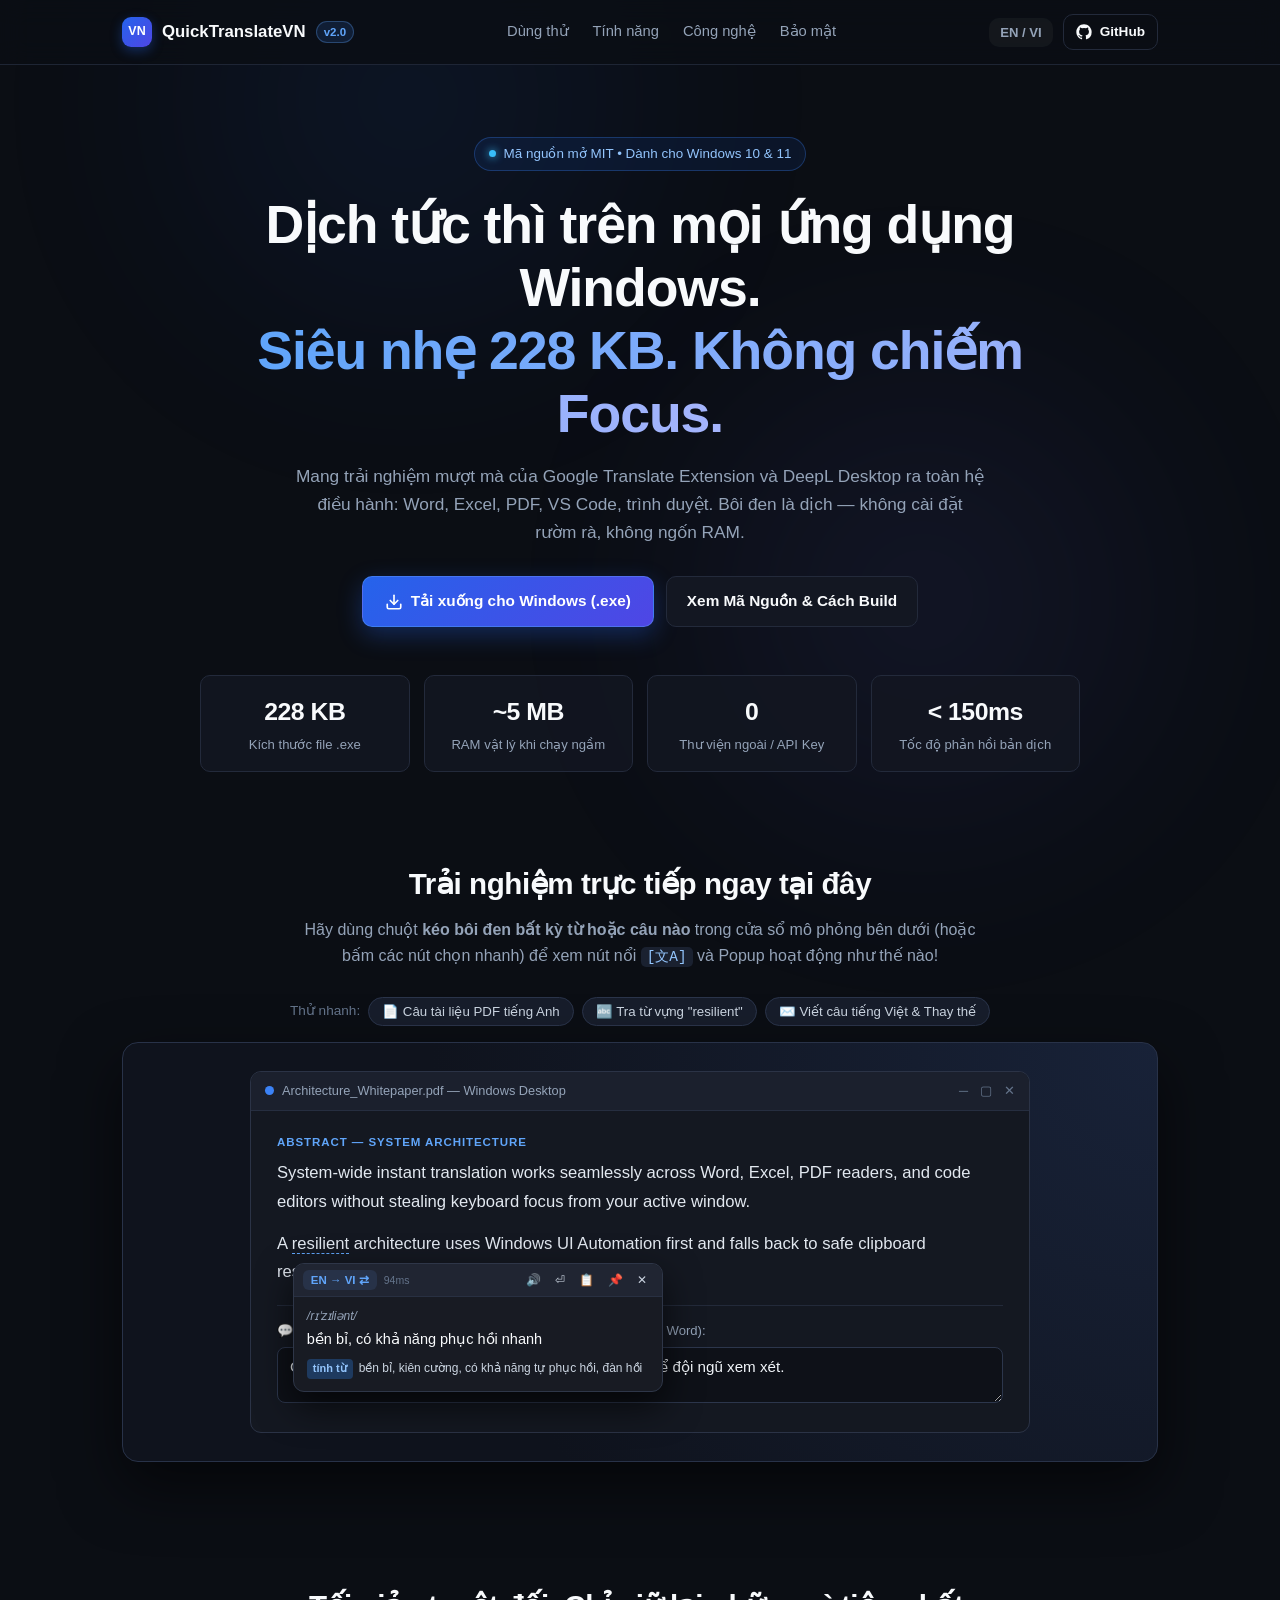
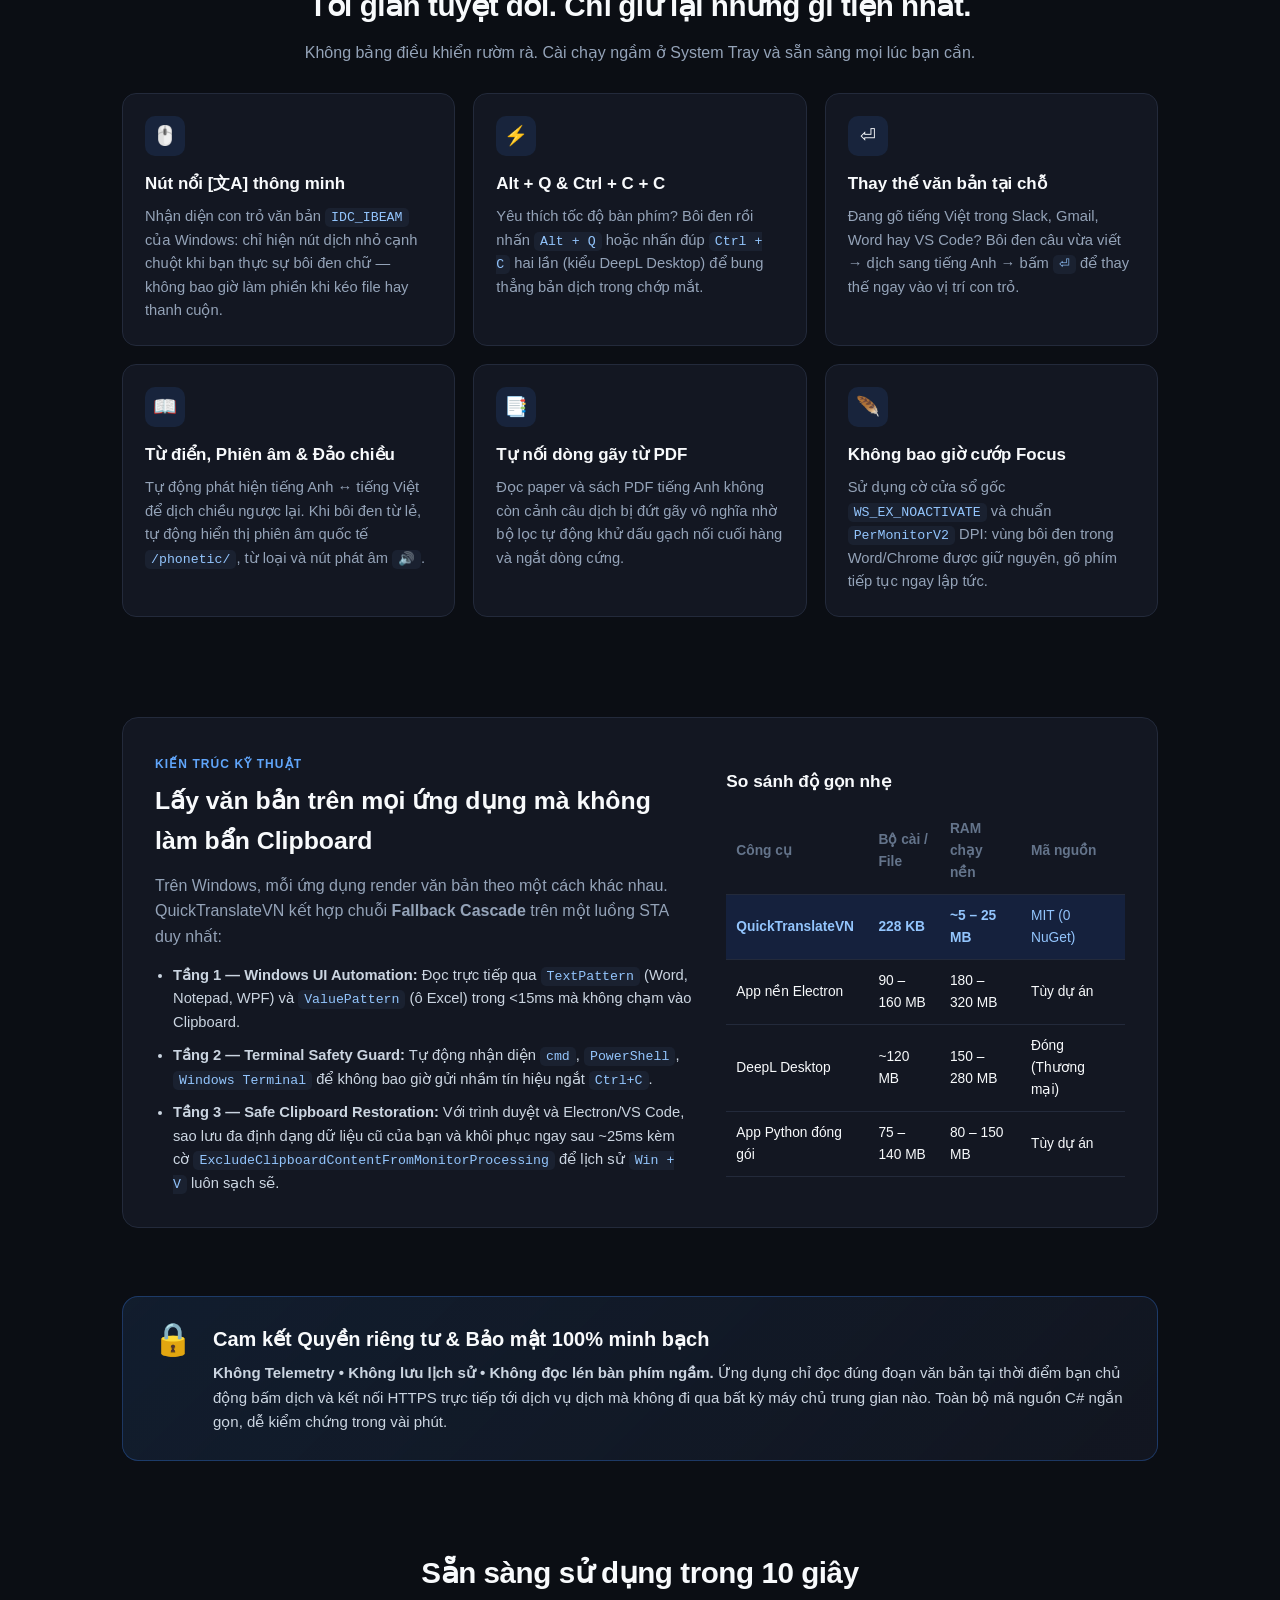
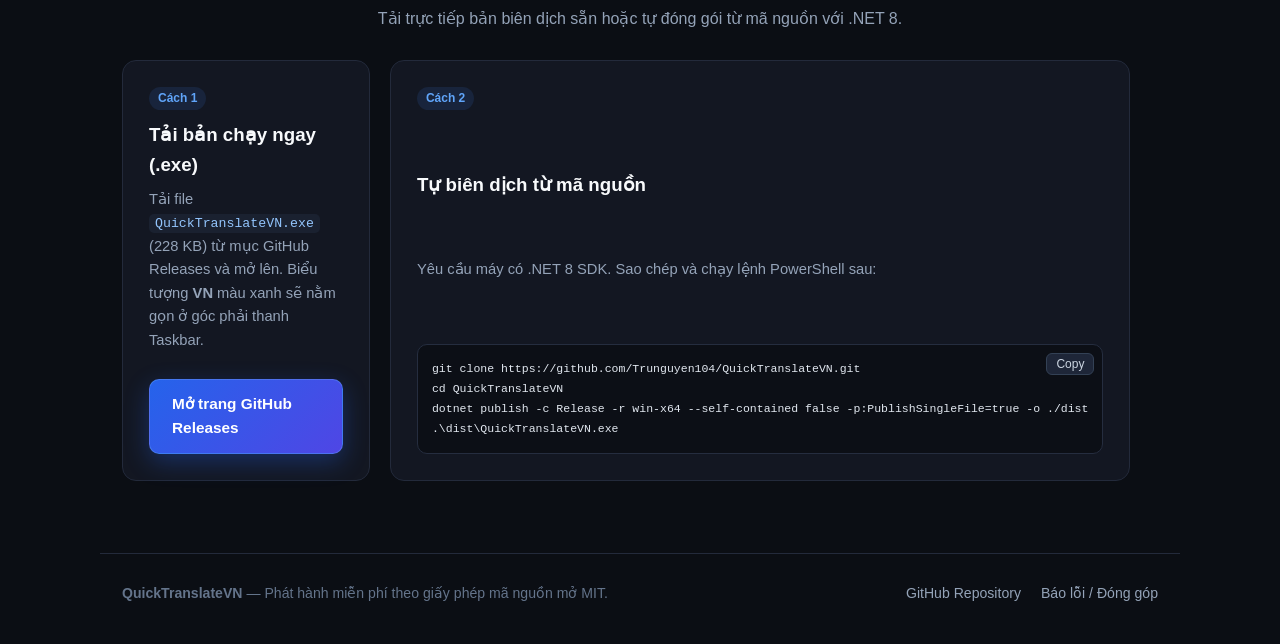
==== docs/index.html @ e401e442 "docs: add interactive GitHub Pages landing site and Pages/Release workflows" ====
<!DOCTYPE html>
<html lang="vi">
<head>
  <meta charset="UTF-8" />
  <meta name="viewport" content="width=device-width, initial-scale=1.0" />
  <title>QuickTranslateVN — Dịch Nhanh Toàn Hệ Thống Siêu Nhẹ Cho Windows</title>
  <meta name="description" content="Công cụ dịch văn bản đang chọn tức thì trên mọi ứng dụng Windows (Word, Excel, PDF, Chrome, VS Code). Siêu nhẹ 228 KB, ~5 MB RAM, không chiếm focus, mã nguồn mở MIT." />
  <meta property="og:title" content="QuickTranslateVN — System-wide Instant Translator for Windows" />
  <meta property="og:description" content="Bôi đen văn bản ở bất kỳ ứng dụng Windows nào để dịch tức thì như Google Translate Extension & DeepL. Chỉ 228 KB, ~5 MB RAM." />
  <meta property="og:type" content="website" />
  <link rel="icon" type="image/svg+xml" href="data:image/svg+xml,%3Csvg xmlns='http://www.w3.org/2000/svg' viewBox='0 0 64 64'%3E%3Cdefs%3E%3ClinearGradient id='g' x1='0' y1='0' x2='1' y2='1'%3E%3Cstop offset='0%25' stop-color='%232563EB'/%3E%3Cstop offset='100%25' stop-color='%234F46E5'/%3E%3C/linearGradient%3E%3C/defs%3E%3Crect width='64' height='64' rx='18' fill='url(%23g)'/%3E%3Ctext x='50%25' y='54%25' dominant-baseline='middle' text-anchor='middle' fill='white' font-family='Segoe UI, sans-serif' font-weight='700' font-size='26'%3EVN%3C/text%3E%3C/svg%3E" />
  <link rel="stylesheet" href="./styles.css" />
</head>
<body>
  <!-- Subtle Ambient Glow -->
  <div class="bg-glow bg-glow-1" aria-hidden="true"></div>
  <div class="bg-glow bg-glow-2" aria-hidden="true"></div>

  <!-- Navbar -->
  <header class="navbar">
    <div class="container nav-inner">
      <a href="#" class="brand">
        <span class="brand-logo">VN</span>
        <span class="brand-name">QuickTranslateVN</span>
        <span class="version-pill">v2.0</span>
      </a>

      <nav class="nav-links">
        <a href="#demo" data-i18n="nav_demo">Dùng thử</a>
        <a href="#features" data-i18n="nav_features">Tính năng</a>
        <a href="#how-it-works" data-i18n="nav_architecture">Công nghệ</a>
        <a href="#privacy" data-i18n="nav_privacy">Bảo mật</a>
      </nav>

      <div class="nav-actions">
        <button id="langToggle" class="btn-ghost btn-sm" type="button" title="Switch Language">
          EN / VI
        </button>
        <a id="navGithubLink" href="https://github.com" target="_blank" rel="noopener" class="btn-outline btn-sm">
          <svg width="16" height="16" viewBox="0 0 24 24" fill="currentColor" aria-hidden="true"><path d="M12 .5C5.65.5.5 5.65.5 12c0 5.09 3.29 9.4 7.86 10.92.58.11.79-.25.79-.56 0-.28-.01-1.02-.02-2-3.2.7-3.88-1.54-3.88-1.54-.52-1.33-1.28-1.69-1.28-1.69-1.05-.71.08-.7.08-.7 1.16.08 1.77 1.19 1.77 1.19 1.03 1.76 2.7 1.25 3.36.96.1-.75.4-1.25.73-1.54-2.55-.29-5.24-1.28-5.24-5.68 0-1.26.45-2.28 1.19-3.09-.12-.29-.52-1.46.11-3.05 0 0 .97-.31 3.18 1.18a11.05 11.05 0 0 1 5.79 0c2.2-1.49 3.17-1.18 3.17-1.18.63 1.59.23 2.76.11 3.05.74.81 1.19 1.83 1.19 3.09 0 4.41-2.69 5.38-5.26 5.67.41.36.78 1.06.78 2.14 0 1.55-.01 2.79-.01 3.17 0 .31.21.67.8.56A11.51 11.51 0 0 0 23.5 12C23.5 5.65 18.35.5 12 .5Z"/></svg>
          <span>GitHub</span>
        </a>
      </div>
    </div>
  </header>

  <main>
    <!-- Hero Section -->
    <section class="hero container">
      <div class="hero-badge">
        <span class="dot"></span>
        <span data-i18n="hero_tag">Mã nguồn mở MIT • Dành cho Windows 10 &amp; 11</span>
      </div>

      <h1 class="hero-title" data-i18n="hero_title">
        Dịch tức thì trên mọi ứng dụng Windows.<br />
        <span class="gradient-text">Siêu nhẹ 228 KB. Không chiếm Focus.</span>
      </h1>

      <p class="hero-subtitle" data-i18n="hero_desc">
        Mang trải nghiệm mượt mà của Google Translate Extension và DeepL Desktop ra toàn hệ điều hành: Word, Excel, PDF, VS Code, trình duyệt. Bôi đen là dịch — không cài đặt rườm rà, không ngốn RAM.
      </p>

      <div class="hero-cta">
        <a id="downloadBtn" href="#install" class="btn-primary">
          <svg width="18" height="18" viewBox="0 0 24 24" fill="none" stroke="currentColor" stroke-width="2.2" stroke-linecap="round" stroke-linejoin="round"><path d="M21 15v4a2 2 0 0 1-2 2H5a2 2 0 0 1-2-2v-4"/><polyline points="7 10 12 15 17 10"/><line x1="12" y1="15" x2="12" y2="3"/></svg>
          <span data-i18n="cta_download">Tải xuống cho Windows (.exe)</span>
        </a>
        <a id="heroGithubBtn" href="#install" class="btn-secondary">
          <span data-i18n="cta_source">Xem Mã Nguồn &amp; Cách Build</span>
        </a>
      </div>

      <!-- Metrics Strip -->
      <div class="stats-grid">
        <div class="stat-card">
          <div class="stat-value">228 KB</div>
          <div class="stat-label" data-i18n="stat_size">Kích thước file .exe</div>
        </div>
        <div class="stat-card">
          <div class="stat-value">~5 MB</div>
          <div class="stat-label" data-i18n="stat_ram">RAM vật lý khi chạy ngầm</div>
        </div>
        <div class="stat-card">
          <div class="stat-value">0</div>
          <div class="stat-label" data-i18n="stat_deps">Thư viện ngoài / API Key</div>
        </div>
        <div class="stat-card">
          <div class="stat-value">&lt; 150ms</div>
          <div class="stat-label" data-i18n="stat_speed">Tốc độ phản hồi bản dịch</div>
        </div>
      </div>
    </section>

    <!-- Interactive Live Demo Section -->
    <section id="demo" class="demo-section container">
      <div class="section-header">
        <h2 data-i18n="demo_heading">Trải nghiệm trực tiếp ngay tại đây</h2>
        <p data-i18n="demo_sub">
          Hãy dùng chuột <strong>kéo bôi đen bất kỳ từ hoặc câu nào</strong> trong cửa sổ mô phỏng bên dưới (hoặc bấm các nút chọn nhanh) để xem nút nổi <code>[文A]</code> và Popup hoạt động như thế nào!
        </p>
      </div>

      <div class="demo-Presets">
        <span class="preset-hint" data-i18n="demo_try">Thử nhanh:</span>
        <button type="button" class="chip-btn" data-sample="0" data-i18n="sample_btn_1">📄 Câu tài liệu PDF tiếng Anh</button>
        <button type="button" class="chip-btn" data-sample="1" data-i18n="sample_btn_2">🔤 Tra từ vựng "resilient"</button>
        <button type="button" class="chip-btn" data-sample="2" data-i18n="sample_btn_3">✉️ Viết câu tiếng Việt &amp; Thay thế</button>
      </div>

      <!-- Simulated Windows App Workspace -->
      <div class="desktop-stage" id="desktopStage">
        <div class="mock-window">
          <div class="mock-titlebar">
            <div class="mock-app-info">
              <span class="app-dot"></span>
              <span>Architecture_Whitepaper.pdf — Windows Desktop</span>
            </div>
            <div class="win-controls">
              <span>─</span><span>▢</span><span>✕</span>
            </div>
          </div>

          <div class="mock-body" id="selectableArea">
            <p class="doc-tag">ABSTRACT — SYSTEM ARCHITECTURE</p>
            <p id="samplePara0" class="selectable-text">
              System-wide instant translation works seamlessly across Word, Excel, PDF readers, and code editors without stealing keyboard focus from your active window.
            </p>
            <p id="samplePara1" class="selectable-text">
              A <span id="wordResilient" class="highlight-word">resilient</span> architecture uses Windows UI Automation first and falls back to safe clipboard restoration without polluting your Win+V history.
            </p>
            <div class="editor-box">
              <label data-i18n="editor_label">💬 Ô soạn thảo thử tính năng ⏎ Thay thế trực tiếp (Email / Slack / Word):</label>
              <textarea id="sampleInput2" rows="2">Chào bạn, tôi xin gửi báo cáo tiến độ dự án tuần này để đội ngũ xem xét.</textarea>
            </div>
          </div>
        </div>

        <!-- Simulated [文A] Floating Badge -->
        <button id="simBadge" type="button" class="sim-badge hidden" title="Dịch nhanh (Alt+Q)">
          文A
        </button>

        <!-- Simulated QuickTranslateVN Popup -->
        <div id="simPopup" class="sim-popup hidden" role="dialog" aria-label="Translation Popup">
          <div class="sim-popup-header">
            <div class="sim-header-left">
              <button id="simSwapBtn" type="button" class="sim-lang-pill" title="Đảo chiều ngôn ngữ">
                EN → VI ⇄
              </button>
              <span id="simLatency" class="sim-latency">128ms</span>
            </div>
            <div class="sim-header-actions">
              <button id="simSpeakBtn" type="button" class="sim-icon-btn" title="Nghe phát âm">🔊</button>
              <button id="simReplaceBtn" type="button" class="sim-icon-btn" title="Thay thế trực tiếp vào ô đang soạn">⏎</button>
              <button id="simCopyBtn" type="button" class="sim-icon-btn" title="Sao chép bản dịch">📋</button>
              <button id="simPinBtn" type="button" class="sim-icon-btn" title="Ghim cửa sổ">📌</button>
              <button id="simCloseBtn" type="button" class="sim-icon-btn" title="Đóng (ESC)">✕</button>
            </div>
          </div>
          <div class="sim-popup-body">
            <div id="simPhonetic" class="sim-phonetic hidden"></div>
            <div id="simTranslated" class="sim-translated-text"></div>
            <div id="simDict" class="sim-dict hidden"></div>
          </div>
        </div>
      </div>
    </section>

    <!-- 3 Trigger Modes + Popup Features -->
    <section id="features" class="features-section container">
      <div class="section-header">
        <h2 data-i18n="feat_heading">Tối giản tuyệt đối. Chỉ giữ lại những gì tiện nhất.</h2>
        <p data-i18n="feat_sub">Không bảng điều khiển rườm rà. Cài chạy ngầm ở System Tray và sẵn sàng mọi lúc bạn cần.</p>
      </div>

      <div class="cards-grid">
        <article class="feature-card">
          <div class="card-icon">🖱️</div>
          <h3 data-i18n="f1_title">Nút nổi [文A] thông minh</h3>
          <p data-i18n="f1_desc">
            Nhận diện con trỏ văn bản <code>IDC_IBEAM</code> của Windows: chỉ hiện nút dịch nhỏ cạnh chuột khi bạn thực sự bôi đen chữ — không bao giờ làm phiền khi kéo file hay thanh cuộn.
          </p>
        </article>

        <article class="feature-card">
          <div class="card-icon">⚡</div>
          <h3 data-i18n="f2_title">Alt + Q &amp; Ctrl + C + C</h3>
          <p data-i18n="f2_desc">
            Yêu thích tốc độ bàn phím? Bôi đen rồi nhấn <code>Alt + Q</code> hoặc nhấn đúp <code>Ctrl + C</code> hai lần (kiểu DeepL Desktop) để bung thẳng bản dịch trong chớp mắt.
          </p>
        </article>

        <article class="feature-card">
          <div class="card-icon">⏎</div>
          <h3 data-i18n="f3_title">Thay thế văn bản tại chỗ</h3>
          <p data-i18n="f3_desc">
            Đang gõ tiếng Việt trong Slack, Gmail, Word hay VS Code? Bôi đen câu vừa viết → dịch sang tiếng Anh → bấm <code>⏎</code> để thay thế ngay vào vị trí con trỏ.
          </p>
        </article>

        <article class="feature-card">
          <div class="card-icon">📖</div>
          <h3 data-i18n="f4_title">Từ điển, Phiên âm &amp; Đảo chiều</h3>
          <p data-i18n="f4_desc">
            Tự động phát hiện tiếng Anh ↔ tiếng Việt để dịch chiều ngược lại. Khi bôi đen từ lẻ, tự động hiển thị phiên âm quốc tế <code>/phonetic/</code>, từ loại và nút phát âm <code>🔊</code>.
          </p>
        </article>

        <article class="feature-card">
          <div class="card-icon">📑</div>
          <h3 data-i18n="f5_title">Tự nối dòng gãy từ PDF</h3>
          <p data-i18n="f5_desc">
            Đọc paper và sách PDF tiếng Anh không còn cảnh câu dịch bị đứt gãy vô nghĩa nhờ bộ lọc tự động khử dấu gạch nối cuối hàng và ngắt dòng cứng.
          </p>
        </article>

        <article class="feature-card">
          <div class="card-icon">🪶</div>
          <h3 data-i18n="f6_title">Không bao giờ cướp Focus</h3>
          <p data-i18n="f6_desc">
            Sử dụng cờ cửa sổ gốc <code>WS_EX_NOACTIVATE</code> và chuẩn <code>PerMonitorV2</code> DPI: vùng bôi đen trong Word/Chrome được giữ nguyên, gõ phím tiếp tục ngay lập tức.
          </p>
        </article>
      </div>
    </section>

    <!-- Architecture / How It Works -->
    <section id="how-it-works" class="arch-section container">
      <div class="arch-box">
        <div class="arch-text">
          <span class="eyebrow" data-i18n="arch_eyebrow">KIẾN TRÚC KỸ THUẬT</span>
          <h2 data-i18n="arch_title">Lấy văn bản trên mọi ứng dụng mà không làm bẩn Clipboard</h2>
          <p data-i18n="arch_desc">
            Trên Windows, mỗi ứng dụng render văn bản theo một cách khác nhau. QuickTranslateVN kết hợp chuỗi <strong>Fallback Cascade</strong> trên một luồng STA duy nhất:
          </p>
          <ul class="arch-list">
            <li data-i18n="arch_step1"><strong>Tầng 1 — Windows UI Automation:</strong> Đọc trực tiếp qua <code>TextPattern</code> (Word, Notepad, WPF) và <code>ValuePattern</code> (ô Excel) trong &lt;15ms mà không chạm vào Clipboard.</li>
            <li data-i18n="arch_step2"><strong>Tầng 2 — Terminal Safety Guard:</strong> Tự động nhận diện <code>cmd</code>, <code>PowerShell</code>, <code>Windows Terminal</code> để không bao giờ gửi nhầm tín hiệu ngắt <code>Ctrl+C</code>.</li>
            <li data-i18n="arch_step3"><strong>Tầng 3 — Safe Clipboard Restoration:</strong> Với trình duyệt và Electron/VS Code, sao lưu đa định dạng dữ liệu cũ của bạn và khôi phục ngay sau ~25ms kèm cờ <code>ExcludeClipboardContentFromMonitorProcessing</code> để lịch sử <code>Win + V</code> luôn sạch sẽ.</li>
          </ul>
        </div>

        <div class="arch-compare">
          <h3 data-i18n="cmp_title">So sánh độ gọn nhẹ</h3>
          <div class="compare-table-wrap">
            <table class="compare-table">
              <thead>
                <tr>
                  <th data-i18n="cmp_col_tool">Công cụ</th>
                  <th data-i18n="cmp_col_size">Bộ cài / File</th>
                  <th data-i18n="cmp_col_ram">RAM chạy nền</th>
                  <th data-i18n="cmp_col_oss">Mã nguồn</th>
                </tr>
              </thead>
              <tbody>
                <tr class="highlight-row">
                  <td><strong>QuickTranslateVN</strong></td>
                  <td><strong>228 KB</strong></td>
                  <td><strong>~5 – 25 MB</strong></td>
                  <td>MIT (0 NuGet)</td>
                </tr>
                <tr>
                  <td>App nền Electron</td>
                  <td>90 – 160 MB</td>
                  <td>180 – 320 MB</td>
                  <td>Tùy dự án</td>
                </tr>
                <tr>
                  <td>DeepL Desktop</td>
                  <td>~120 MB</td>
                  <td>150 – 280 MB</td>
                  <td>Đóng (Thương mại)</td>
                </tr>
                <tr>
                  <td>App Python đóng gói</td>
                  <td>75 – 140 MB</td>
                  <td>80 – 150 MB</td>
                  <td>Tùy dự án</td>
                </tr>
              </tbody>
            </table>
          </div>
        </div>
      </div>
    </section>

    <!-- Privacy Section -->
    <section id="privacy" class="privacy-section container">
      <div class="privacy-banner">
        <div class="privacy-icon">🔒</div>
        <div>
          <h2 data-i18n="priv_title">Cam kết Quyền riêng tư &amp; Bảo mật 100% minh bạch</h2>
          <p data-i18n="priv_desc">
            <strong>Không Telemetry • Không lưu lịch sử • Không đọc lén bàn phím ngầm.</strong> Ứng dụng chỉ đọc đúng đoạn văn bản tại thời điểm bạn chủ động bấm dịch và kết nối HTTPS trực tiếp tới dịch vụ dịch mà không đi qua bất kỳ máy chủ trung gian nào. Toàn bộ mã nguồn C# ngắn gọn, dễ kiểm chứng trong vài phút.
          </p>
        </div>
      </div>
    </section>

    <!-- Download & Build Section -->
    <section id="install" class="install-section container">
      <div class="section-header">
        <h2 data-i18n="inst_title">Sẵn sàng sử dụng trong 10 giây</h2>
        <p data-i18n="inst_sub">Tải trực tiếp bản biên dịch sẵn hoặc tự đóng gói từ mã nguồn với .NET 8.</p>
      </div>

      <div class="install-grid">
        <div class="install-card">
          <div class="step-num">Cách 1</div>
          <h3 data-i18n="inst_c1_title">Tải bản chạy ngay (.exe)</h3>
          <p data-i18n="inst_c1_desc">
            Tải file <code>QuickTranslateVN.exe</code> (228 KB) từ mục GitHub Releases và mở lên. Biểu tượng <strong>VN</strong> màu xanh sẽ nằm gọn ở góc phải thanh Taskbar.
          </p>
          <a id="releaseCardBtn" href="https://github.com" target="_blank" rel="noopener" class="btn-primary btn-full">
            <span data-i18n="inst_c1_btn">Mở trang GitHub Releases</span>
          </a>
        </div>

        <div class="install-card">
          <div class="step-num">Cách 2</div>
          <h3 data-i18n="inst_c2_title">Tự biên dịch từ mã nguồn</h3>
          <p data-i18n="inst_c2_desc">Yêu cầu máy có .NET 8 SDK. Sao chép và chạy lệnh PowerShell sau:</p>
          <div class="code-block">
            <button id="copyCmdBtn" type="button" class="copy-code-btn">Copy</button>
            <pre><code id="buildCmdText">git clone https://github.com/YOUR_USERNAME/QuickTranslateVN.git
cd QuickTranslateVN
dotnet publish -c Release -r win-x64 --self-contained false -p:PublishSingleFile=true -o ./dist
.\dist\QuickTranslateVN.exe</code></pre>
          </div>
        </div>
      </div>
    </section>
  </main>

  <footer class="footer container">
    <div class="footer-inner">
      <div>
        <strong>QuickTranslateVN</strong> — <span data-i18n="footer_note">Phát hành miễn phí theo giấy phép mã nguồn mở MIT.</span>
      </div>
      <div class="footer-links">
        <a id="footerRepoLink" href="https://github.com" target="_blank" rel="noopener">GitHub Repository</a>
        <a id="footerIssuesLink" href="https://github.com" target="_blank" rel="noopener">Báo lỗi / Đóng góp</a>
      </div>
    </div>
  </footer>

  <script src="./app.js"></script>
</body>
</html>
---- docs/styles.css ----
:root {
  --bg-main: #0b0e14;
  --bg-card: #131722;
  --bg-card-hover: #191f2e;
  --bg-popup: #181b23;
  --bg-popup-header: #202532;
  --border-subtle: #232a3b;
  --border-popup: #2e3648;
  --text-primary: #f8fafc;
  --text-secondary: #94a3b8;
  --text-muted: #64748b;
  --accent-blue: #3b82f6;
  --accent-indigo: #4f46e5;
  --accent-sky: #60a5fa;
  --radius-lg: 14px;
  --radius-md: 10px;
}

*,
*::before,
*::after {
  box-sizing: border-box;
}

html {
  scroll-behavior: smooth;
}

body {
  margin: 0;
  font-family: "Segoe UI", -apple-system, BlinkMacSystemFont, Roboto, Inter, sans-serif;
  background-color: var(--bg-main);
  color: var(--text-primary);
  line-height: 1.6;
  overflow-x: hidden;
  position: relative;
}

.bg-glow {
  position: fixed;
  width: 560px;
  height: 560px;
  border-radius: 50%;
  filter: blur(130px);
  opacity: 0.16;
  pointer-events: none;
  z-index: -1;
}

.bg-glow-1 {
  top: -180px;
  left: 10%;
  background: radial-gradient(circle, #2563eb, transparent 70%);
}

.bg-glow-2 {
  top: 320px;
  right: 6%;
  background: radial-gradient(circle, #6366f1, transparent 70%);
}

.container {
  width: 100%;
  max-width: 1080px;
  margin: 0 auto;
  padding: 0 22px;
}

code {
  font-family: Consolas, "Cascadia Code", monospace;
  background: #1a2130;
  color: #93c5fd;
  padding: 2px 6px;
  border-radius: 5px;
  font-size: 0.9em;
}

/* Navbar */
.navbar {
  position: sticky;
  top: 0;
  z-index: 40;
  backdrop-filter: blur(14px);
  background: rgba(11, 14, 20, 0.8);
  border-bottom: 1px solid rgba(35, 42, 59, 0.85);
}

.nav-inner {
  height: 64px;
  display: flex;
  align-items: center;
  justify-content: space-between;
  gap: 16px;
}

.brand {
  display: inline-flex;
  align-items: center;
  gap: 10px;
  text-decoration: none;
  color: var(--text-primary);
  font-weight: 700;
  font-size: 1.05rem;
}

.brand-logo {
  width: 30px;
  height: 30px;
  border-radius: 9px;
  background: linear-gradient(135deg, #2563eb, #4f46e5);
  display: inline-flex;
  align-items: center;
  justify-content: center;
  font-size: 0.78rem;
  color: #fff;
  box-shadow: 0 4px 12px rgba(37, 99, 235, 0.35);
}

.version-pill {
  font-size: 0.72rem;
  font-weight: 600;
  color: var(--accent-sky);
  background: rgba(59, 130, 246, 0.14);
  border: 1px solid rgba(96, 165, 250, 0.3);
  padding: 1px 7px;
  border-radius: 999px;
}

.nav-links {
  display: flex;
  gap: 24px;
}

.nav-links a {
  color: var(--text-secondary);
  text-decoration: none;
  font-size: 0.92rem;
  transition: color 0.15s;
}

.nav-links a:hover {
  color: var(--text-primary);
}

.nav-actions {
  display: flex;
  align-items: center;
  gap: 10px;
}

/* Buttons */
.btn-primary,
.btn-secondary,
.btn-outline,
.btn-ghost {
  display: inline-flex;
  align-items: center;
  justify-content: center;
  gap: 8px;
  text-decoration: none;
  font-weight: 600;
  border-radius: 10px;
  cursor: pointer;
  transition: transform 0.14s ease, background 0.15s ease, border-color 0.15s ease;
  font-family: inherit;
}

.btn-primary {
  background: linear-gradient(135deg, #2563eb, #4f46e5);
  color: #ffffff;
  border: 1px solid rgba(96, 165, 250, 0.4);
  padding: 12px 22px;
  font-size: 0.96rem;
  box-shadow: 0 8px 24px rgba(37, 99, 235, 0.32);
}

.btn-primary:hover {
  transform: translateY(-1px);
  box-shadow: 0 10px 28px rgba(37, 99, 235, 0.45);
}

.btn-secondary {
  background: var(--bg-card);
  color: var(--text-primary);
  border: 1px solid var(--border-subtle);
  padding: 12px 20px;
  font-size: 0.96rem;
}

.btn-secondary:hover {
  background: var(--bg-card-hover);
  border-color: #38435d;
}

.btn-outline {
  background: transparent;
  color: var(--text-primary);
  border: 1px solid var(--border-subtle);
  padding: 6px 12px;
  font-size: 0.85rem;
}

.btn-outline:hover {
  border-color: var(--accent-sky);
}

.btn-ghost {
  background: rgba(255, 255, 255, 0.04);
  color: var(--text-secondary);
  border: 1px solid transparent;
  padding: 6px 10px;
  font-size: 0.82rem;
}

.btn-ghost:hover {
  color: #fff;
  background: rgba(255, 255, 255, 0.08);
}

.btn-full {
  width: 100%;
  margin-top: 14px;
}

/* Hero */
.hero {
  padding: 72px 22px 48px;
  text-align: center;
}

.hero-badge {
  display: inline-flex;
  align-items: center;
  gap: 8px;
  padding: 5px 14px;
  border-radius: 999px;
  background: rgba(37, 99, 235, 0.1);
  border: 1px solid rgba(59, 130, 246, 0.3);
  color: #93c5fd;
  font-size: 0.84rem;
  font-weight: 500;
  margin-bottom: 22px;
}

.hero-badge .dot {
  width: 7px;
  height: 7px;
  border-radius: 50%;
  background: #38bdf8;
  box-shadow: 0 0 8px #38bdf8;
}

.hero-title {
  font-size: clamp(2rem, 4.5vw, 3.35rem);
  line-height: 1.18;
  letter-spacing: -0.02em;
  margin: 0 auto 18px;
  max-width: 860px;
}

.gradient-text {
  background: linear-gradient(90deg, #60a5fa, #a5b4fc);
  -webkit-background-clip: text;
  -webkit-text-fill-color: transparent;
}

.hero-subtitle {
  color: var(--text-secondary);
  font-size: 1.08rem;
  max-width: 690px;
  margin: 0 auto 30px;
}

.hero-cta {
  display: flex;
  flex-wrap: wrap;
  gap: 12px;
  justify-content: center;
  margin-bottom: 48px;
}

/* Metrics */
.stats-grid {
  display: grid;
  grid-template-columns: repeat(4, 1fr);
  gap: 14px;
  max-width: 880px;
  margin: 0 auto;
}

.stat-card {
  background: rgba(19, 23, 34, 0.85);
  border: 1px solid var(--border-subtle);
  border-radius: var(--radius-md);
  padding: 16px 12px;
}

.stat-value {
  font-size: 1.55rem;
  font-weight: 800;
  color: #f8fafc;
  letter-spacing: -0.02em;
}

.stat-label {
  font-size: 0.82rem;
  color: var(--text-secondary);
  margin-top: 2px;
}

/* Section Headers */
.section-header {
  text-align: center;
  max-width: 680px;
  margin: 0 auto 28px;
}

.section-header h2 {
  font-size: 1.85rem;
  margin: 0 0 10px;
  letter-spacing: -0.015em;
}

.section-header p {
  margin: 0;
  color: var(--text-secondary);
}

/* Interactive Demo Stage */
.demo-section {
  padding: 40px 22px 64px;
}

.demo-Presets {
  display: flex;
  flex-wrap: wrap;
  align-items: center;
  justify-content: center;
  gap: 8px;
  margin-bottom: 16px;
}

.preset-hint {
  font-size: 0.85rem;
  color: var(--text-muted);
}

.chip-btn {
  background: #171d2b;
  color: #cbd5e1;
  border: 1px solid #2b354b;
  border-radius: 999px;
  padding: 6px 13px;
  font-size: 0.83rem;
  cursor: pointer;
  transition: all 0.15s;
}

.chip-btn:hover {
  background: #232d42;
  color: #fff;
  border-color: var(--accent-sky);
}

.desktop-stage {
  position: relative;
  background: radial-gradient(circle at top right, #182238, #0f131d 65%);
  border: 1px solid #283248;
  border-radius: 16px;
  padding: 28px;
  min-height: 360px;
  box-shadow: 0 24px 60px rgba(0, 0, 0, 0.55);
}

.mock-window {
  background: #141821;
  border: 1px solid #2b3346;
  border-radius: 11px;
  overflow: hidden;
  max-width: 780px;
  margin: 0 auto;
}

.mock-titlebar {
  background: #1b202d;
  padding: 9px 14px;
  display: flex;
  align-items: center;
  justify-content: space-between;
  border-bottom: 1px solid #262e40;
  font-size: 0.8rem;
  color: var(--text-secondary);
}

.mock-app-info {
  display: flex;
  align-items: center;
  gap: 8px;
}

.app-dot {
  width: 9px;
  height: 9px;
  border-radius: 50%;
  background: #3b82f6;
}

.win-controls {
  display: flex;
  gap: 12px;
  color: #64748b;
  user-select: none;
}

.mock-body {
  padding: 22px 26px;
}

.doc-tag {
  font-size: 0.72rem;
  letter-spacing: 0.08em;
  color: var(--accent-sky);
  font-weight: 700;
  margin: 0 0 8px;
}

.selectable-text {
  font-size: 1.04rem;
  color: #e2e8f0;
  margin: 0 0 14px;
  line-height: 1.7;
}

.selectable-text::selection,
.editor-box textarea::selection {
  background: #2563eb;
  color: #ffffff;
}

.highlight-word {
  border-bottom: 1px dashed #60a5fa;
}

.editor-box {
  margin-top: 18px;
  padding-top: 14px;
  border-top: 1px solid #232a3a;
}

.editor-box label {
  display: block;
  font-size: 0.82rem;
  color: var(--text-secondary);
  margin-bottom: 6px;
}

.editor-box textarea {
  width: 100%;
  background: #0e1118;
  color: #f1f5f9;
  border: 1px solid #2c364c;
  border-radius: 8px;
  padding: 10px 12px;
  font-family: inherit;
  font-size: 0.95rem;
  resize: vertical;
}

.editor-box textarea:focus {
  outline: none;
  border-color: var(--accent-blue);
}

/* Exact Replica of QuickTranslateVN Badge & Popup */
.hidden {
  display: none !important;
}

.sim-badge {
  position: absolute;
  z-index: 25;
  width: 32px;
  height: 32px;
  border-radius: 9px;
  background: linear-gradient(135deg, #2563eb, #4f46e5);
  border: 1px solid rgba(96, 165, 250, 0.7);
  color: #fff;
  font-weight: 700;
  font-size: 12px;
  cursor: pointer;
  box-shadow: 0 6px 16px rgba(0, 0, 0, 0.55);
  display: flex;
  align-items: center;
  justify-content: center;
  animation: popIn 0.12s ease-out;
}

.sim-badge:hover {
  transform: scale(1.07);
}

.sim-popup {
  position: absolute;
  z-index: 30;
  width: min(370px, calc(100% - 24px));
  background: var(--bg-popup);
  border: 1px solid var(--border-popup);
  border-radius: 11px;
  box-shadow: 0 14px 36px rgba(0, 0, 0, 0.65);
  overflow: hidden;
  animation: popIn 0.14s ease-out;
}

@keyframes popIn {
  from {
    opacity: 0;
    transform: translateY(4px) scale(0.97);
  }
  to {
    opacity: 1;
    transform: translateY(0) scale(1);
  }
}

.sim-popup-header {
  background: var(--bg-popup-header);
  padding: 6px 9px;
  display: flex;
  align-items: center;
  justify-content: space-between;
  border-bottom: 1px solid #283042;
}

.sim-header-left {
  display: flex;
  align-items: center;
  gap: 7px;
}

.sim-lang-pill {
  background: #273248;
  color: #60a5fa;
  border: none;
  border-radius: 6px;
  padding: 3px 8px;
  font-size: 11.5px;
  font-weight: 600;
  cursor: pointer;
}

.sim-lang-pill:hover {
  background: #32415e;
  color: #fff;
}

.sim-latency {
  font-size: 10.5px;
  color: #64748b;
}

.sim-header-actions {
  display: flex;
  align-items: center;
  gap: 2px;
}

.sim-icon-btn {
  background: transparent;
  color: #cbd5e1;
  border: none;
  border-radius: 6px;
  padding: 3px 6px;
  font-size: 12px;
  cursor: pointer;
}

.sim-icon-btn:hover,
.sim-icon-btn.pinned {
  background: #334155;
  color: #fff;
}

.sim-popup-body {
  padding: 10px 13px 12px;
}

.sim-phonetic {
  color: #94a3b8;
  font-style: italic;
  font-size: 12px;
  margin-bottom: 3px;
}

.sim-translated-text {
  color: #f8fafc;
  font-size: 14.5px;
  line-height: 1.5;
}

.sim-dict {
  margin-top: 8px;
  display: flex;
  flex-direction: column;
  gap: 4px;
}

.sim-dict-row {
  font-size: 12px;
  color: #cbd5e1;
  display: flex;
  flex-wrap: wrap;
  align-items: center;
  gap: 6px;
}

.sim-pos-badge {
  background: #1e3a5f;
  color: #93c5fd;
  padding: 1px 6px;
  border-radius: 4px;
  font-size: 11px;
  font-weight: 600;
}

/* Features Grid */
.features-section {
  padding: 56px 22px;
}

.cards-grid {
  display: grid;
  grid-template-columns: repeat(3, 1fr);
  gap: 18px;
}

.feature-card {
  background: var(--bg-card);
  border: 1px solid var(--border-subtle);
  border-radius: var(--radius-lg);
  padding: 22px;
  transition: border-color 0.15s, transform 0.15s;
}

.feature-card:hover {
  border-color: #36435e;
  transform: translateY(-2px);
}

.card-icon {
  width: 40px;
  height: 40px;
  border-radius: 10px;
  background: rgba(59, 130, 246, 0.12);
  display: flex;
  align-items: center;
  justify-content: center;
  font-size: 1.2rem;
  margin-bottom: 14px;
}

.feature-card h3 {
  margin: 0 0 8px;
  font-size: 1.06rem;
}

.feature-card p {
  margin: 0;
  color: var(--text-secondary);
  font-size: 0.92rem;
}

/* Architecture & Comparison */
.arch-section {
  padding: 44px 22px;
}

.arch-box {
  background: var(--bg-card);
  border: 1px solid var(--border-subtle);
  border-radius: 16px;
  padding: 32px;
  display: grid;
  grid-template-columns: 1.15fr 0.85fr;
  gap: 32px;
  align-items: center;
}

.eyebrow {
  font-size: 0.75rem;
  font-weight: 700;
  letter-spacing: 0.09em;
  color: var(--accent-sky);
}

.arch-text h2 {
  margin: 6px 0 12px;
  font-size: 1.55rem;
}

.arch-text p {
  color: var(--text-secondary);
  margin: 0 0 14px;
}

.arch-list {
  margin: 0;
  padding-left: 18px;
  color: #cbd5e1;
  font-size: 0.92rem;
  display: flex;
  flex-direction: column;
  gap: 10px;
}

.arch-compare h3 {
  margin: 0 0 12px;
  font-size: 1.08rem;
}

.compare-table-wrap {
  overflow-x: auto;
}

.compare-table {
  width: 100%;
  border-collapse: collapse;
  font-size: 0.86rem;
}

.compare-table th,
.compare-table td {
  padding: 10px 10px;
  text-align: left;
  border-bottom: 1px solid #232a3b;
}

.compare-table th {
  color: var(--text-muted);
  font-weight: 600;
}

.highlight-row {
  background: rgba(37, 99, 235, 0.13);
  color: #93c5fd;
}

/* Privacy Banner */
.privacy-section {
  padding: 24px 22px 44px;
}

.privacy-banner {
  background: linear-gradient(135deg, rgba(30, 58, 95, 0.35), rgba(19, 23, 34, 0.9));
  border: 1px solid rgba(59, 130, 246, 0.3);
  border-radius: 16px;
  padding: 26px 30px;
  display: flex;
  align-items: flex-start;
  gap: 20px;
}

.privacy-icon {
  font-size: 2rem;
  line-height: 1;
}

.privacy-banner h2 {
  margin: 0 0 6px;
  font-size: 1.25rem;
}

.privacy-banner p {
  margin: 0;
  color: #cbd5e1;
  font-size: 0.94rem;
}

/* Install */
.install-section {
  padding: 44px 22px 72px;
}

.install-grid {
  display: grid;
  grid-template-columns: 0.9fr 1.1fr;
  gap: 20px;
}

.install-card {
  background: var(--bg-card);
  border: 1px solid var(--border-subtle);
  border-radius: var(--radius-lg);
  padding: 26px;
  display: flex;
  flex-direction: column;
  justify-content: space-between;
}

.step-num {
  display: inline-block;
  width: fit-content;
  font-size: 0.75rem;
  font-weight: 700;
  color: var(--accent-sky);
  background: rgba(59, 130, 246, 0.12);
  padding: 2px 9px;
  border-radius: 999px;
  margin-bottom: 10px;
}

.install-card h3 {
  margin: 0 0 8px;
}

.install-card p {
  margin: 0 0 12px;
  color: var(--text-secondary);
  font-size: 0.92rem;
}

.code-block {
  position: relative;
  background: #0c0f16;
  border: 1px solid #252d3f;
  border-radius: 10px;
  padding: 14px;
  overflow-x: auto;
}

.code-block pre {
  margin: 0;
  font-size: 0.8rem;
  line-height: 1.55;
}

.code-block code {
  background: transparent;
  padding: 0;
  color: #e2e8f0;
}

.copy-code-btn {
  position: absolute;
  top: 8px;
  right: 8px;
  background: #1e2638;
  color: #cbd5e1;
  border: 1px solid #334155;
  border-radius: 6px;
  padding: 3px 9px;
  font-size: 0.75rem;
  cursor: pointer;
}

.copy-code-btn:hover {
  background: #2b3752;
  color: #fff;
}

/* Footer */
.footer {
  border-top: 1px solid var(--border-subtle);
  padding: 28px 22px 40px;
  color: var(--text-muted);
  font-size: 0.88rem;
}

.footer-inner {
  display: flex;
  flex-wrap: wrap;
  justify-content: space-between;
  gap: 12px;
}

.footer-links {
  display: flex;
  gap: 20px;
}

.footer-links a {
  color: var(--text-secondary);
  text-decoration: none;
}

.footer-links a:hover {
  color: #fff;
}

/* Responsive */
@media (max-width: 860px) {
  .stats-grid {
    grid-template-columns: repeat(2, 1fr);
  }
  .cards-grid {
    grid-template-columns: 1fr;
  }
  .arch-box,
  .install-grid {
    grid-template-columns: 1fr;
  }
  .nav-links {
    display: none;
  }
  .privacy-banner {
    flex-direction: column;
    gap: 10px;
  }
}
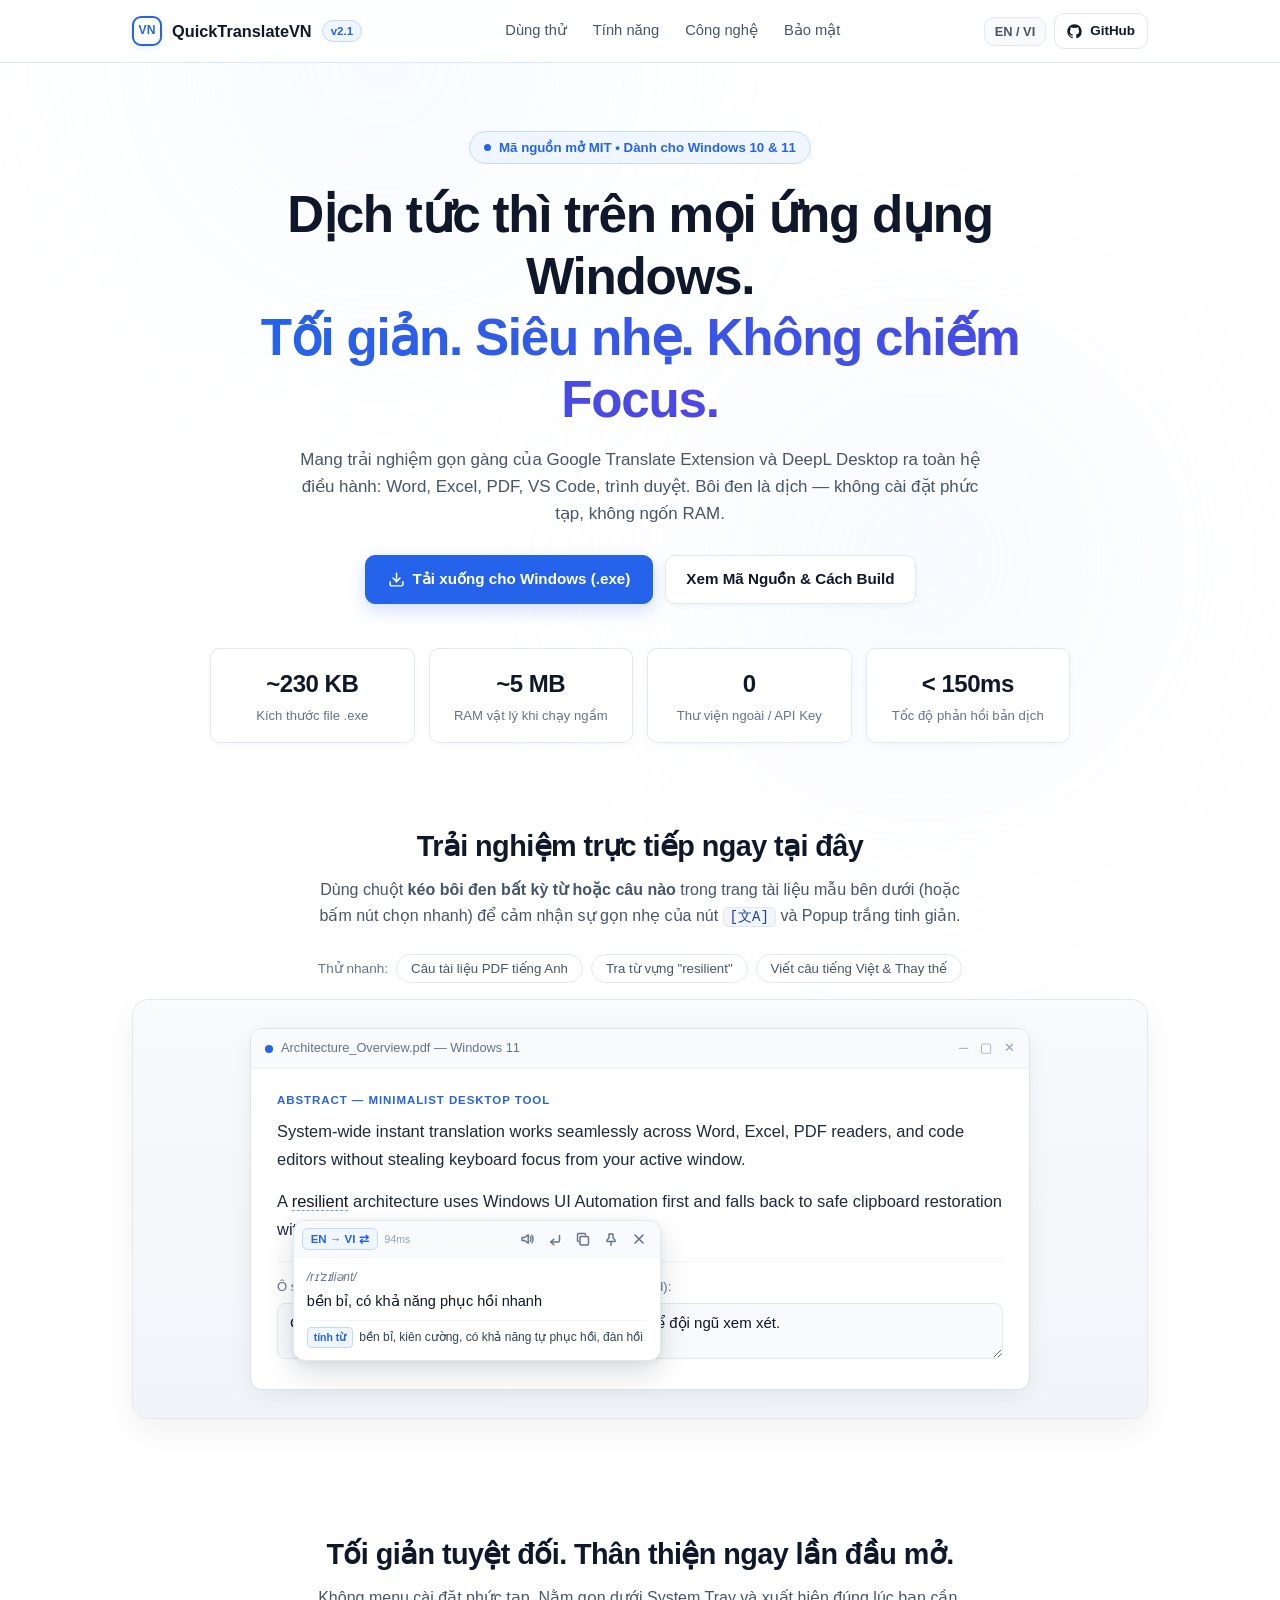
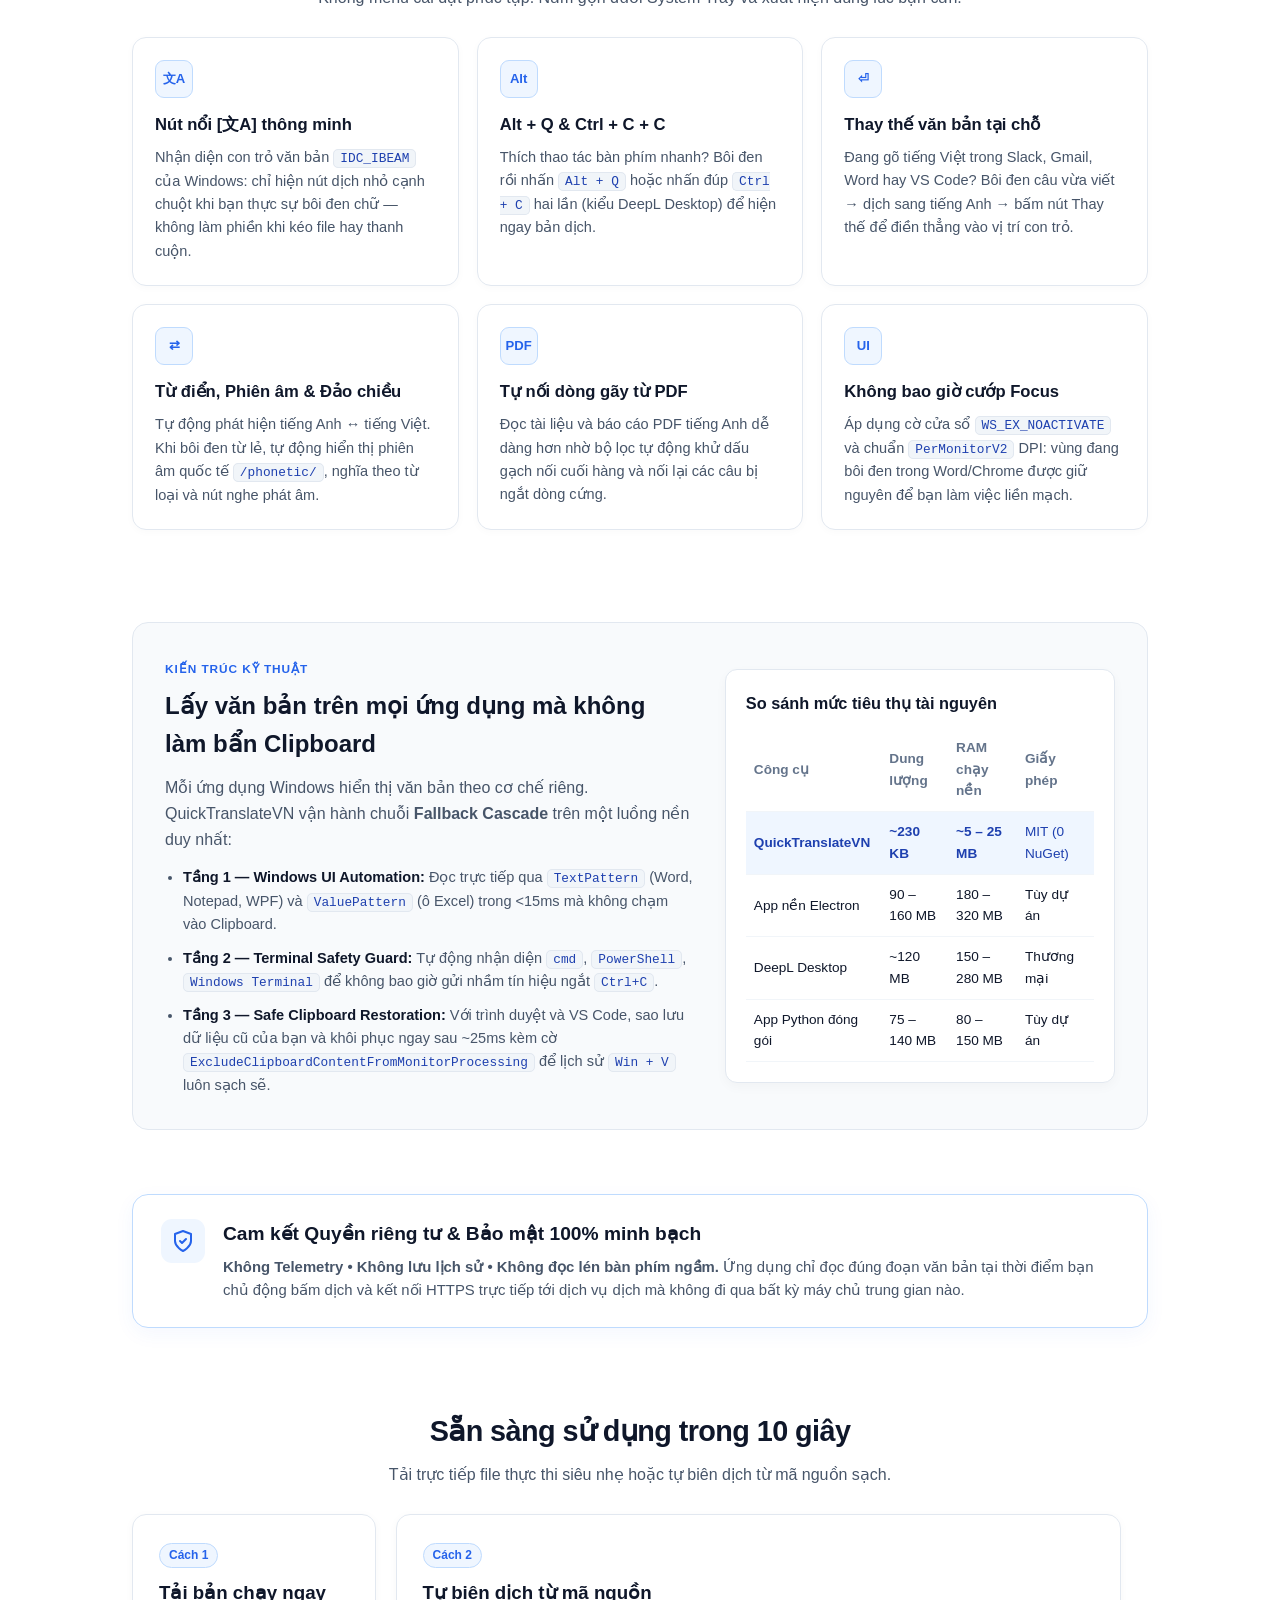
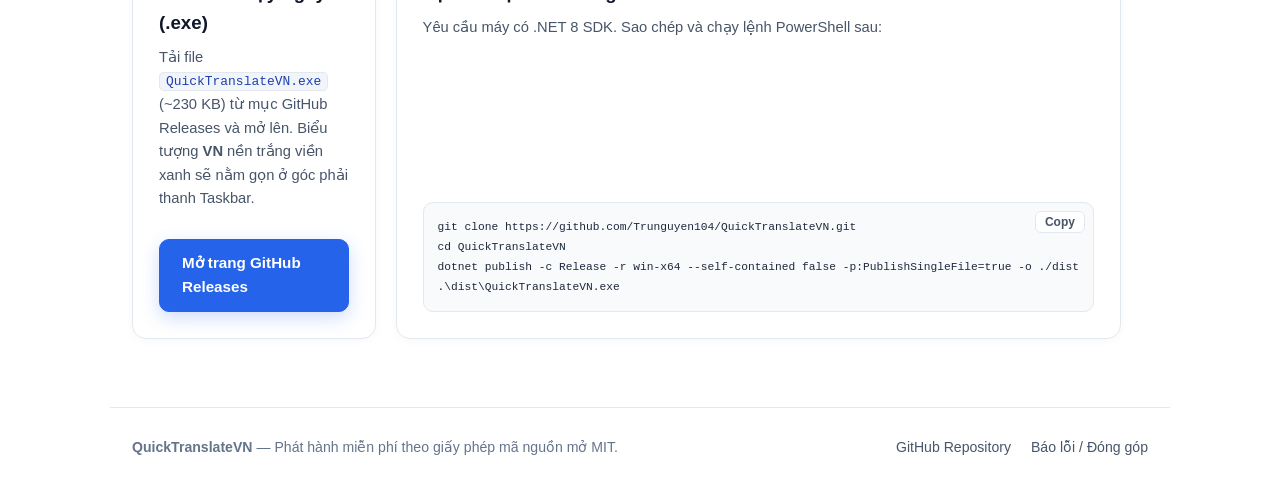
==== commit 847b5dff: "style: unify clean white minimalist theme, thin scrollbars, and monochrome vector icons across app a" ====
--- a/docs/index.html
+++ b/docs/index.html
@@ -4,15 +4,15 @@
   <meta charset="UTF-8" />
   <meta name="viewport" content="width=device-width, initial-scale=1.0" />
   <title>QuickTranslateVN — Dịch Nhanh Toàn Hệ Thống Siêu Nhẹ Cho Windows</title>
-  <meta name="description" content="Công cụ dịch văn bản đang chọn tức thì trên mọi ứng dụng Windows (Word, Excel, PDF, Chrome, VS Code). Siêu nhẹ 228 KB, ~5 MB RAM, không chiếm focus, mã nguồn mở MIT." />
+  <meta name="description" content="Công cụ dịch văn bản đang chọn tức thì trên mọi ứng dụng Windows (Word, Excel, PDF, Chrome, VS Code). Siêu nhẹ ~230 KB, ~5 MB RAM, không chiếm focus, mã nguồn mở MIT." />
   <meta property="og:title" content="QuickTranslateVN — System-wide Instant Translator for Windows" />
-  <meta property="og:description" content="Bôi đen văn bản ở bất kỳ ứng dụng Windows nào để dịch tức thì như Google Translate Extension & DeepL. Chỉ 228 KB, ~5 MB RAM." />
+  <meta property="og:description" content="Bôi đen văn bản ở bất kỳ ứng dụng Windows nào để dịch tức thì như Google Translate Extension & DeepL. Tối giản, siêu nhẹ, không ngốn RAM." />
   <meta property="og:type" content="website" />
-  <link rel="icon" type="image/svg+xml" href="data:image/svg+xml,%3Csvg xmlns='http://www.w3.org/2000/svg' viewBox='0 0 64 64'%3E%3Cdefs%3E%3ClinearGradient id='g' x1='0' y1='0' x2='1' y2='1'%3E%3Cstop offset='0%25' stop-color='%232563EB'/%3E%3Cstop offset='100%25' stop-color='%234F46E5'/%3E%3C/linearGradient%3E%3C/defs%3E%3Crect width='64' height='64' rx='18' fill='url(%23g)'/%3E%3Ctext x='50%25' y='54%25' dominant-baseline='middle' text-anchor='middle' fill='white' font-family='Segoe UI, sans-serif' font-weight='700' font-size='26'%3EVN%3C/text%3E%3C/svg%3E" />
+  <link rel="icon" type="image/svg+xml" href="data:image/svg+xml,%3Csvg xmlns='http://www.w3.org/2000/svg' viewBox='0 0 64 64'%3E%3Crect x='4' y='4' width='56' height='56' rx='16' fill='%23FFFFFF' stroke='%232563EB' stroke-width='4'/%3E%3Ctext x='50%25' y='54%25' dominant-baseline='middle' text-anchor='middle' fill='%232563EB' font-family='Segoe UI, sans-serif' font-weight='700' font-size='25'%3EVN%3C/text%3E%3C/svg%3E" />
   <link rel="stylesheet" href="./styles.css" />
 </head>
 <body>
-  <!-- Subtle Ambient Glow -->
+  <!-- Soft Pastel Daylight Glow -->
   <div class="bg-glow bg-glow-1" aria-hidden="true"></div>
   <div class="bg-glow bg-glow-2" aria-hidden="true"></div>
 
@@ -22,7 +22,7 @@
       <a href="#" class="brand">
         <span class="brand-logo">VN</span>
         <span class="brand-name">QuickTranslateVN</span>
-        <span class="version-pill">v2.0</span>
+        <span class="version-pill">v2.1</span>
       </a>
 
       <nav class="nav-links">
@@ -33,11 +33,11 @@
       </nav>
 
       <div class="nav-actions">
-        <button id="langToggle" class="btn-ghost btn-sm" type="button" title="Switch Language">
+        <button id="langToggle" class="btn-ghost" type="button" title="Switch Language">
           EN / VI
         </button>
-        <a id="navGithubLink" href="https://github.com" target="_blank" rel="noopener" class="btn-outline btn-sm">
-          <svg width="16" height="16" viewBox="0 0 24 24" fill="currentColor" aria-hidden="true"><path d="M12 .5C5.65.5.5 5.65.5 12c0 5.09 3.29 9.4 7.86 10.92.58.11.79-.25.79-.56 0-.28-.01-1.02-.02-2-3.2.7-3.88-1.54-3.88-1.54-.52-1.33-1.28-1.69-1.28-1.69-1.05-.71.08-.7.08-.7 1.16.08 1.77 1.19 1.77 1.19 1.03 1.76 2.7 1.25 3.36.96.1-.75.4-1.25.73-1.54-2.55-.29-5.24-1.28-5.24-5.68 0-1.26.45-2.28 1.19-3.09-.12-.29-.52-1.46.11-3.05 0 0 .97-.31 3.18 1.18a11.05 11.05 0 0 1 5.79 0c2.2-1.49 3.17-1.18 3.17-1.18.63 1.59.23 2.76.11 3.05.74.81 1.19 1.83 1.19 3.09 0 4.41-2.69 5.38-5.26 5.67.41.36.78 1.06.78 2.14 0 1.55-.01 2.79-.01 3.17 0 .31.21.67.8.56A11.51 11.51 0 0 0 23.5 12C23.5 5.65 18.35.5 12 .5Z"/></svg>
+        <a id="navGithubLink" href="https://github.com" target="_blank" rel="noopener" class="btn-outline">
+          <svg width="15" height="15" viewBox="0 0 24 24" fill="currentColor" aria-hidden="true"><path d="M12 .5C5.65.5.5 5.65.5 12c0 5.09 3.29 9.4 7.86 10.92.58.11.79-.25.79-.56 0-.28-.01-1.02-.02-2-3.2.7-3.88-1.54-3.88-1.54-.52-1.33-1.28-1.69-1.28-1.69-1.05-.71.08-.7.08-.7 1.16.08 1.77 1.19 1.77 1.19 1.03 1.76 2.7 1.25 3.36.96.1-.75.4-1.25.73-1.54-2.55-.29-5.24-1.28-5.24-5.68 0-1.26.45-2.28 1.19-3.09-.12-.29-.52-1.46.11-3.05 0 0 .97-.31 3.18 1.18a11.05 11.05 0 0 1 5.79 0c2.2-1.49 3.17-1.18 3.17-1.18.63 1.59.23 2.76.11 3.05.74.81 1.19 1.83 1.19 3.09 0 4.41-2.69 5.38-5.26 5.67.41.36.78 1.06.78 2.14 0 1.55-.01 2.79-.01 3.17 0 .31.21.67.8.56A11.51 11.51 0 0 0 23.5 12C23.5 5.65 18.35.5 12 .5Z"/></svg>
           <span>GitHub</span>
         </a>
       </div>
@@ -54,16 +54,16 @@
 
       <h1 class="hero-title" data-i18n="hero_title">
         Dịch tức thì trên mọi ứng dụng Windows.<br />
-        <span class="gradient-text">Siêu nhẹ 228 KB. Không chiếm Focus.</span>
+        <span class="gradient-text">Tối giản. Siêu nhẹ. Không chiếm Focus.</span>
       </h1>
 
       <p class="hero-subtitle" data-i18n="hero_desc">
-        Mang trải nghiệm mượt mà của Google Translate Extension và DeepL Desktop ra toàn hệ điều hành: Word, Excel, PDF, VS Code, trình duyệt. Bôi đen là dịch — không cài đặt rườm rà, không ngốn RAM.
+        Mang trải nghiệm gọn gàng của Google Translate Extension và DeepL Desktop ra toàn hệ điều hành: Word, Excel, PDF, VS Code, trình duyệt. Bôi đen là dịch — không cài đặt phức tạp, không ngốn RAM.
       </p>
 
       <div class="hero-cta">
         <a id="downloadBtn" href="#install" class="btn-primary">
-          <svg width="18" height="18" viewBox="0 0 24 24" fill="none" stroke="currentColor" stroke-width="2.2" stroke-linecap="round" stroke-linejoin="round"><path d="M21 15v4a2 2 0 0 1-2 2H5a2 2 0 0 1-2-2v-4"/><polyline points="7 10 12 15 17 10"/><line x1="12" y1="15" x2="12" y2="3"/></svg>
+          <svg width="17" height="17" viewBox="0 0 24 24" fill="none" stroke="currentColor" stroke-width="2.1" stroke-linecap="round" stroke-linejoin="round"><path d="M21 15v4a2 2 0 0 1-2 2H5a2 2 0 0 1-2-2v-4"/><polyline points="7 10 12 15 17 10"/><line x1="12" y1="15" x2="12" y2="3"/></svg>
           <span data-i18n="cta_download">Tải xuống cho Windows (.exe)</span>
         </a>
         <a id="heroGithubBtn" href="#install" class="btn-secondary">
@@ -74,7 +74,7 @@
       <!-- Metrics Strip -->
       <div class="stats-grid">
         <div class="stat-card">
-          <div class="stat-value">228 KB</div>
+          <div class="stat-value">~230 KB</div>
           <div class="stat-label" data-i18n="stat_size">Kích thước file .exe</div>
         </div>
         <div class="stat-card">
@@ -97,24 +97,24 @@
       <div class="section-header">
         <h2 data-i18n="demo_heading">Trải nghiệm trực tiếp ngay tại đây</h2>
         <p data-i18n="demo_sub">
-          Hãy dùng chuột <strong>kéo bôi đen bất kỳ từ hoặc câu nào</strong> trong cửa sổ mô phỏng bên dưới (hoặc bấm các nút chọn nhanh) để xem nút nổi <code>[文A]</code> và Popup hoạt động như thế nào!
+          Dùng chuột <strong>kéo bôi đen bất kỳ từ hoặc câu nào</strong> trong trang tài liệu mẫu bên dưới (hoặc bấm nút chọn nhanh) để cảm nhận sự gọn nhẹ của nút <code>[文A]</code> và Popup trắng tinh giản.
         </p>
       </div>
 
-      <div class="demo-Presets">
+      <div class="demo-presets">
         <span class="preset-hint" data-i18n="demo_try">Thử nhanh:</span>
-        <button type="button" class="chip-btn" data-sample="0" data-i18n="sample_btn_1">📄 Câu tài liệu PDF tiếng Anh</button>
-        <button type="button" class="chip-btn" data-sample="1" data-i18n="sample_btn_2">🔤 Tra từ vựng "resilient"</button>
-        <button type="button" class="chip-btn" data-sample="2" data-i18n="sample_btn_3">✉️ Viết câu tiếng Việt &amp; Thay thế</button>
-      </div>
-
-      <!-- Simulated Windows App Workspace -->
+        <button type="button" class="chip-btn" data-sample="0" data-i18n="sample_btn_1">Câu tài liệu PDF tiếng Anh</button>
+        <button type="button" class="chip-btn" data-sample="1" data-i18n="sample_btn_2">Tra từ vựng "resilient"</button>
+        <button type="button" class="chip-btn" data-sample="2" data-i18n="sample_btn_3">Viết câu tiếng Việt &amp; Thay thế</button>
+      </div>
+
+      <!-- Simulated Clean White Windows Document -->
       <div class="desktop-stage" id="desktopStage">
         <div class="mock-window">
           <div class="mock-titlebar">
             <div class="mock-app-info">
               <span class="app-dot"></span>
-              <span>Architecture_Whitepaper.pdf — Windows Desktop</span>
+              <span>Architecture_Overview.pdf — Windows 11</span>
             </div>
             <div class="win-controls">
               <span>─</span><span>▢</span><span>✕</span>
@@ -122,7 +122,7 @@
           </div>
 
           <div class="mock-body" id="selectableArea">
-            <p class="doc-tag">ABSTRACT — SYSTEM ARCHITECTURE</p>
+            <p class="doc-tag">ABSTRACT — MINIMALIST DESKTOP TOOL</p>
             <p id="samplePara0" class="selectable-text">
               System-wide instant translation works seamlessly across Word, Excel, PDF readers, and code editors without stealing keyboard focus from your active window.
             </p>
@@ -130,64 +130,81 @@
               A <span id="wordResilient" class="highlight-word">resilient</span> architecture uses Windows UI Automation first and falls back to safe clipboard restoration without polluting your Win+V history.
             </p>
             <div class="editor-box">
-              <label data-i18n="editor_label">💬 Ô soạn thảo thử tính năng ⏎ Thay thế trực tiếp (Email / Slack / Word):</label>
+              <label data-i18n="editor_label">Ô soạn thảo thử tính năng Thay thế trực tiếp (Email / Slack / Word):</label>
               <textarea id="sampleInput2" rows="2">Chào bạn, tôi xin gửi báo cáo tiến độ dự án tuần này để đội ngũ xem xét.</textarea>
             </div>
           </div>
         </div>
 
-        <!-- Simulated [文A] Floating Badge -->
+        <!-- Exact White Replica of [文A] Floating Badge -->
         <button id="simBadge" type="button" class="sim-badge hidden" title="Dịch nhanh (Alt+Q)">
           文A
         </button>
 
-        <!-- Simulated QuickTranslateVN Popup -->
+        <!-- Exact White Replica of QuickTranslateVN Popup (Matching Vector Icons & Thin Scrollbar) -->
         <div id="simPopup" class="sim-popup hidden" role="dialog" aria-label="Translation Popup">
           <div class="sim-popup-header">
             <div class="sim-header-left">
-              <button id="simSwapBtn" type="button" class="sim-lang-pill" title="Đảo chiều ngôn ngữ">
-                EN → VI ⇄
-              </button>
-              <span id="simLatency" class="sim-latency">128ms</span>
+              <button id="simSwapBtn" type="button" class="sim-lang-pill" title="Đảo chiều ngôn ngữ (VI ↔ EN)">
+                EN → VI &nbsp;⇄
+              </button>
+              <span id="simLatency" class="sim-latency">118ms</span>
             </div>
             <div class="sim-header-actions">
-              <button id="simSpeakBtn" type="button" class="sim-icon-btn" title="Nghe phát âm">🔊</button>
-              <button id="simReplaceBtn" type="button" class="sim-icon-btn" title="Thay thế trực tiếp vào ô đang soạn">⏎</button>
-              <button id="simCopyBtn" type="button" class="sim-icon-btn" title="Sao chép bản dịch">📋</button>
-              <button id="simPinBtn" type="button" class="sim-icon-btn" title="Ghim cửa sổ">📌</button>
-              <button id="simCloseBtn" type="button" class="sim-icon-btn" title="Đóng (ESC)">✕</button>
+              <!-- Speak SVG -->
+              <button id="simSpeakBtn" type="button" class="sim-icon-btn" title="Nghe phát âm">
+                <svg width="14" height="14" viewBox="0 0 14 14" fill="none" stroke="currentColor" stroke-width="1.45" stroke-linecap="round" stroke-linejoin="round"><path d="M2 5.5H4.8L8.2 2.8V11.2L4.8 8.5H2Z"/><path d="M10.2 4.8C11.2 5.8 11.2 8.2 10.2 9.2"/><path d="M11.8 3.2C13.5 5 13.5 9 11.8 10.8"/></svg>
+              </button>
+              <!-- Replace SVG -->
+              <button id="simReplaceBtn" type="button" class="sim-icon-btn" title="Thay thế trực tiếp vào ô đang soạn">
+                <svg width="14" height="14" viewBox="0 0 14 14" fill="none" stroke="currentColor" stroke-width="1.5" stroke-linecap="round" stroke-linejoin="round"><path d="M11.5 3.5V8.5C11.5 9.3 10.8 10 10 10H3"/><path d="M5.8 7.2L2.8 10L5.8 12.8"/></svg>
+              </button>
+              <!-- Copy SVG -->
+              <button id="simCopyBtn" type="button" class="sim-icon-btn" title="Sao chép bản dịch">
+                <svg id="svgCopyNormal" width="14" height="14" viewBox="0 0 14 14" fill="none" stroke="currentColor" stroke-width="1.45" stroke-linecap="round" stroke-linejoin="round"><rect x="4" y="4.5" width="8.5" height="8.5" rx="1.2"/><path d="M2.5 9.5H2C1.5 9.5 1.5 9 1.5 8.5V2.5C1.5 2 2 1.5 2.5 1.5H8.5C9 1.5 9.5 2 9.5 2.5V3"/></svg>
+                <svg id="svgCopyDone" class="hidden" width="14" height="14" viewBox="0 0 14 14" fill="none" stroke="#16A34A" stroke-width="1.8" stroke-linecap="round" stroke-linejoin="round"><path d="M2.5 7.5L5.8 10.8L12 3.5"/></svg>
+              </button>
+              <!-- Pin SVG -->
+              <button id="simPinBtn" type="button" class="sim-icon-btn" title="Ghim cửa sổ">
+                <svg width="14" height="14" viewBox="0 0 14 14" fill="none" stroke="currentColor" stroke-width="1.45" stroke-linecap="round" stroke-linejoin="round"><path d="M5 2H9V6L11 8V9.5H3V8L5 6Z"/><path d="M7 9.5V13.5"/></svg>
+              </button>
+              <!-- Close SVG -->
+              <button id="simCloseBtn" type="button" class="sim-icon-btn" title="Đóng (ESC)">
+                <svg width="14" height="14" viewBox="0 0 14 14" fill="none" stroke="currentColor" stroke-width="1.6" stroke-linecap="round"><path d="M3 3L11 11M11 3L3 11"/></svg>
+              </button>
             </div>
           </div>
           <div class="sim-popup-body">
             <div id="simPhonetic" class="sim-phonetic hidden"></div>
             <div id="simTranslated" class="sim-translated-text"></div>
+            <div id="simDictDivider" class="sim-dict-divider hidden"></div>
             <div id="simDict" class="sim-dict hidden"></div>
           </div>
         </div>
       </div>
     </section>
 
-    <!-- 3 Trigger Modes + Popup Features -->
+    <!-- Features Section -->
     <section id="features" class="features-section container">
       <div class="section-header">
-        <h2 data-i18n="feat_heading">Tối giản tuyệt đối. Chỉ giữ lại những gì tiện nhất.</h2>
-        <p data-i18n="feat_sub">Không bảng điều khiển rườm rà. Cài chạy ngầm ở System Tray và sẵn sàng mọi lúc bạn cần.</p>
+        <h2 data-i18n="feat_heading">Tối giản tuyệt đối. Thân thiện ngay lần đầu mở.</h2>
+        <p data-i18n="feat_sub">Không menu cài đặt phức tạp. Nằm gọn dưới System Tray và xuất hiện đúng lúc bạn cần.</p>
       </div>
 
       <div class="cards-grid">
         <article class="feature-card">
-          <div class="card-icon">🖱️</div>
+          <div class="card-icon">文A</div>
           <h3 data-i18n="f1_title">Nút nổi [文A] thông minh</h3>
           <p data-i18n="f1_desc">
-            Nhận diện con trỏ văn bản <code>IDC_IBEAM</code> của Windows: chỉ hiện nút dịch nhỏ cạnh chuột khi bạn thực sự bôi đen chữ — không bao giờ làm phiền khi kéo file hay thanh cuộn.
-          </p>
-        </article>
-
-        <article class="feature-card">
-          <div class="card-icon">⚡</div>
+            Nhận diện con trỏ văn bản <code>IDC_IBEAM</code> của Windows: chỉ hiện nút dịch nhỏ cạnh chuột khi bạn thực sự bôi đen chữ — không làm phiền khi kéo file hay thanh cuộn.
+          </p>
+        </article>
+
+        <article class="feature-card">
+          <div class="card-icon">Alt</div>
           <h3 data-i18n="f2_title">Alt + Q &amp; Ctrl + C + C</h3>
           <p data-i18n="f2_desc">
-            Yêu thích tốc độ bàn phím? Bôi đen rồi nhấn <code>Alt + Q</code> hoặc nhấn đúp <code>Ctrl + C</code> hai lần (kiểu DeepL Desktop) để bung thẳng bản dịch trong chớp mắt.
+            Thích thao tác bàn phím nhanh? Bôi đen rồi nhấn <code>Alt + Q</code> hoặc nhấn đúp <code>Ctrl + C</code> hai lần (kiểu DeepL Desktop) để hiện ngay bản dịch.
           </p>
         </article>
 
@@ -195,31 +212,31 @@
           <div class="card-icon">⏎</div>
           <h3 data-i18n="f3_title">Thay thế văn bản tại chỗ</h3>
           <p data-i18n="f3_desc">
-            Đang gõ tiếng Việt trong Slack, Gmail, Word hay VS Code? Bôi đen câu vừa viết → dịch sang tiếng Anh → bấm <code>⏎</code> để thay thế ngay vào vị trí con trỏ.
-          </p>
-        </article>
-
-        <article class="feature-card">
-          <div class="card-icon">📖</div>
+            Đang gõ tiếng Việt trong Slack, Gmail, Word hay VS Code? Bôi đen câu vừa viết → dịch sang tiếng Anh → bấm nút Thay thế để điền thẳng vào vị trí con trỏ.
+          </p>
+        </article>
+
+        <article class="feature-card">
+          <div class="card-icon">⇄</div>
           <h3 data-i18n="f4_title">Từ điển, Phiên âm &amp; Đảo chiều</h3>
           <p data-i18n="f4_desc">
-            Tự động phát hiện tiếng Anh ↔ tiếng Việt để dịch chiều ngược lại. Khi bôi đen từ lẻ, tự động hiển thị phiên âm quốc tế <code>/phonetic/</code>, từ loại và nút phát âm <code>🔊</code>.
-          </p>
-        </article>
-
-        <article class="feature-card">
-          <div class="card-icon">📑</div>
+            Tự động phát hiện tiếng Anh ↔ tiếng Việt. Khi bôi đen từ lẻ, tự động hiển thị phiên âm quốc tế <code>/phonetic/</code>, nghĩa theo từ loại và nút nghe phát âm.
+          </p>
+        </article>
+
+        <article class="feature-card">
+          <div class="card-icon">PDF</div>
           <h3 data-i18n="f5_title">Tự nối dòng gãy từ PDF</h3>
           <p data-i18n="f5_desc">
-            Đọc paper và sách PDF tiếng Anh không còn cảnh câu dịch bị đứt gãy vô nghĩa nhờ bộ lọc tự động khử dấu gạch nối cuối hàng và ngắt dòng cứng.
-          </p>
-        </article>
-
-        <article class="feature-card">
-          <div class="card-icon">🪶</div>
+            Đọc tài liệu và báo cáo PDF tiếng Anh dễ dàng hơn nhờ bộ lọc tự động khử dấu gạch nối cuối hàng và nối lại các câu bị ngắt dòng cứng.
+          </p>
+        </article>
+
+        <article class="feature-card">
+          <div class="card-icon">UI</div>
           <h3 data-i18n="f6_title">Không bao giờ cướp Focus</h3>
           <p data-i18n="f6_desc">
-            Sử dụng cờ cửa sổ gốc <code>WS_EX_NOACTIVATE</code> và chuẩn <code>PerMonitorV2</code> DPI: vùng bôi đen trong Word/Chrome được giữ nguyên, gõ phím tiếp tục ngay lập tức.
+            Áp dụng cờ cửa sổ <code>WS_EX_NOACTIVATE</code> và chuẩn <code>PerMonitorV2</code> DPI: vùng đang bôi đen trong Word/Chrome được giữ nguyên để bạn làm việc liền mạch.
           </p>
         </article>
       </div>
@@ -232,31 +249,31 @@
           <span class="eyebrow" data-i18n="arch_eyebrow">KIẾN TRÚC KỸ THUẬT</span>
           <h2 data-i18n="arch_title">Lấy văn bản trên mọi ứng dụng mà không làm bẩn Clipboard</h2>
           <p data-i18n="arch_desc">
-            Trên Windows, mỗi ứng dụng render văn bản theo một cách khác nhau. QuickTranslateVN kết hợp chuỗi <strong>Fallback Cascade</strong> trên một luồng STA duy nhất:
+            Mỗi ứng dụng Windows hiển thị văn bản theo cơ chế riêng. QuickTranslateVN vận hành chuỗi <strong>Fallback Cascade</strong> trên một luồng nền duy nhất:
           </p>
           <ul class="arch-list">
             <li data-i18n="arch_step1"><strong>Tầng 1 — Windows UI Automation:</strong> Đọc trực tiếp qua <code>TextPattern</code> (Word, Notepad, WPF) và <code>ValuePattern</code> (ô Excel) trong &lt;15ms mà không chạm vào Clipboard.</li>
             <li data-i18n="arch_step2"><strong>Tầng 2 — Terminal Safety Guard:</strong> Tự động nhận diện <code>cmd</code>, <code>PowerShell</code>, <code>Windows Terminal</code> để không bao giờ gửi nhầm tín hiệu ngắt <code>Ctrl+C</code>.</li>
-            <li data-i18n="arch_step3"><strong>Tầng 3 — Safe Clipboard Restoration:</strong> Với trình duyệt và Electron/VS Code, sao lưu đa định dạng dữ liệu cũ của bạn và khôi phục ngay sau ~25ms kèm cờ <code>ExcludeClipboardContentFromMonitorProcessing</code> để lịch sử <code>Win + V</code> luôn sạch sẽ.</li>
+            <li data-i18n="arch_step3"><strong>Tầng 3 — Safe Clipboard Restoration:</strong> Với trình duyệt và VS Code, sao lưu dữ liệu cũ của bạn và khôi phục ngay sau ~25ms kèm cờ <code>ExcludeClipboardContentFromMonitorProcessing</code> để lịch sử <code>Win + V</code> luôn sạch sẽ.</li>
           </ul>
         </div>
 
         <div class="arch-compare">
-          <h3 data-i18n="cmp_title">So sánh độ gọn nhẹ</h3>
+          <h3 data-i18n="cmp_title">So sánh mức tiêu thụ tài nguyên</h3>
           <div class="compare-table-wrap">
             <table class="compare-table">
               <thead>
                 <tr>
                   <th data-i18n="cmp_col_tool">Công cụ</th>
-                  <th data-i18n="cmp_col_size">Bộ cài / File</th>
+                  <th data-i18n="cmp_col_size">Dung lượng</th>
                   <th data-i18n="cmp_col_ram">RAM chạy nền</th>
-                  <th data-i18n="cmp_col_oss">Mã nguồn</th>
+                  <th data-i18n="cmp_col_oss">Giấy phép</th>
                 </tr>
               </thead>
               <tbody>
                 <tr class="highlight-row">
                   <td><strong>QuickTranslateVN</strong></td>
-                  <td><strong>228 KB</strong></td>
+                  <td><strong>~230 KB</strong></td>
                   <td><strong>~5 – 25 MB</strong></td>
                   <td>MIT (0 NuGet)</td>
                 </tr>
@@ -270,7 +287,7 @@
                   <td>DeepL Desktop</td>
                   <td>~120 MB</td>
                   <td>150 – 280 MB</td>
-                  <td>Đóng (Thương mại)</td>
+                  <td>Thương mại</td>
                 </tr>
                 <tr>
                   <td>App Python đóng gói</td>
@@ -288,11 +305,13 @@
     <!-- Privacy Section -->
     <section id="privacy" class="privacy-section container">
       <div class="privacy-banner">
-        <div class="privacy-icon">🔒</div>
+        <div class="privacy-badge-icon">
+          <svg width="24" height="24" viewBox="0 0 24 24" fill="none" stroke="#2563EB" stroke-width="2" stroke-linecap="round" stroke-linejoin="round"><path d="M12 22s8-4 8-10V5l-8-3-8 3v7c0 6 8 10 8 10z"/><path d="m9 12 2 2 4-4"/></svg>
+        </div>
         <div>
           <h2 data-i18n="priv_title">Cam kết Quyền riêng tư &amp; Bảo mật 100% minh bạch</h2>
           <p data-i18n="priv_desc">
-            <strong>Không Telemetry • Không lưu lịch sử • Không đọc lén bàn phím ngầm.</strong> Ứng dụng chỉ đọc đúng đoạn văn bản tại thời điểm bạn chủ động bấm dịch và kết nối HTTPS trực tiếp tới dịch vụ dịch mà không đi qua bất kỳ máy chủ trung gian nào. Toàn bộ mã nguồn C# ngắn gọn, dễ kiểm chứng trong vài phút.
+            <strong>Không Telemetry • Không lưu lịch sử • Không đọc lén bàn phím ngầm.</strong> Ứng dụng chỉ đọc đúng đoạn văn bản tại thời điểm bạn chủ động bấm dịch và kết nối HTTPS trực tiếp tới dịch vụ dịch mà không đi qua bất kỳ máy chủ trung gian nào.
           </p>
         </div>
       </div>
@@ -302,25 +321,29 @@
     <section id="install" class="install-section container">
       <div class="section-header">
         <h2 data-i18n="inst_title">Sẵn sàng sử dụng trong 10 giây</h2>
-        <p data-i18n="inst_sub">Tải trực tiếp bản biên dịch sẵn hoặc tự đóng gói từ mã nguồn với .NET 8.</p>
+        <p data-i18n="inst_sub">Tải trực tiếp file thực thi siêu nhẹ hoặc tự biên dịch từ mã nguồn sạch.</p>
       </div>
 
       <div class="install-grid">
         <div class="install-card">
-          <div class="step-num">Cách 1</div>
-          <h3 data-i18n="inst_c1_title">Tải bản chạy ngay (.exe)</h3>
-          <p data-i18n="inst_c1_desc">
-            Tải file <code>QuickTranslateVN.exe</code> (228 KB) từ mục GitHub Releases và mở lên. Biểu tượng <strong>VN</strong> màu xanh sẽ nằm gọn ở góc phải thanh Taskbar.
-          </p>
+          <div>
+            <div class="step-num">Cách 1</div>
+            <h3 data-i18n="inst_c1_title">Tải bản chạy ngay (.exe)</h3>
+            <p data-i18n="inst_c1_desc">
+              Tải file <code>QuickTranslateVN.exe</code> (~230 KB) từ mục GitHub Releases và mở lên. Biểu tượng <strong>VN</strong> nền trắng viền xanh sẽ nằm gọn ở góc phải thanh Taskbar.
+            </p>
+          </div>
           <a id="releaseCardBtn" href="https://github.com" target="_blank" rel="noopener" class="btn-primary btn-full">
             <span data-i18n="inst_c1_btn">Mở trang GitHub Releases</span>
           </a>
         </div>
 
         <div class="install-card">
-          <div class="step-num">Cách 2</div>
-          <h3 data-i18n="inst_c2_title">Tự biên dịch từ mã nguồn</h3>
-          <p data-i18n="inst_c2_desc">Yêu cầu máy có .NET 8 SDK. Sao chép và chạy lệnh PowerShell sau:</p>
+          <div>
+            <div class="step-num">Cách 2</div>
+            <h3 data-i18n="inst_c2_title">Tự biên dịch từ mã nguồn</h3>
+            <p data-i18n="inst_c2_desc">Yêu cầu máy có .NET 8 SDK. Sao chép và chạy lệnh PowerShell sau:</p>
+          </div>
           <div class="code-block">
             <button id="copyCmdBtn" type="button" class="copy-code-btn">Copy</button>
             <pre><code id="buildCmdText">git clone https://github.com/YOUR_USERNAME/QuickTranslateVN.git
--- a/docs/styles.css
+++ b/docs/styles.css
@@ -1,25 +1,44 @@
 :root {
-  --bg-main: #0b0e14;
-  --bg-card: #131722;
-  --bg-card-hover: #191f2e;
-  --bg-popup: #181b23;
-  --bg-popup-header: #202532;
-  --border-subtle: #232a3b;
-  --border-popup: #2e3648;
-  --text-primary: #f8fafc;
-  --text-secondary: #94a3b8;
+  --bg-page: #ffffff;
+  --bg-subtle: #f8fafc;
+  --bg-stage: #f1f5f9;
+  --bg-card: #ffffff;
+  --border-light: #e2e8f0;
+  --border-hover: #cbd5e1;
+  --text-primary: #0f172a;
+  --text-secondary: #475569;
   --text-muted: #64748b;
-  --accent-blue: #3b82f6;
-  --accent-indigo: #4f46e5;
-  --accent-sky: #60a5fa;
+  --accent-blue: #2563eb;
+  --accent-blue-hover: #1d4ed8;
+  --accent-soft: #eff6ff;
+  --accent-border: #bfdbfe;
   --radius-lg: 14px;
   --radius-md: 10px;
 }
 
-*,
-*::before,
-*::after {
+/* Unified Minimalist Thin Scrollbars Across Entire Web & Popup */
+* {
   box-sizing: border-box;
+  scrollbar-width: thin;
+  scrollbar-color: #cbd5e1 transparent;
+}
+
+*::-webkit-scrollbar {
+  width: 6px;
+  height: 6px;
+}
+
+*::-webkit-scrollbar-track {
+  background: transparent;
+}
+
+*::-webkit-scrollbar-thumb {
+  background-color: #cbd5e1;
+  border-radius: 999px;
+}
+
+*::-webkit-scrollbar-thumb:hover {
+  background-color: #94a3b8;
 }
 
 html {
@@ -29,50 +48,53 @@
 body {
   margin: 0;
   font-family: "Segoe UI", -apple-system, BlinkMacSystemFont, Roboto, Inter, sans-serif;
-  background-color: var(--bg-main);
+  background-color: var(--bg-page);
   color: var(--text-primary);
   line-height: 1.6;
   overflow-x: hidden;
   position: relative;
-}
-
+  -webkit-font-smoothing: antialiased;
+}
+
+/* Subtle Daylight Ambient Wash */
 .bg-glow {
   position: fixed;
   width: 560px;
   height: 560px;
   border-radius: 50%;
   filter: blur(130px);
-  opacity: 0.16;
+  opacity: 0.45;
   pointer-events: none;
   z-index: -1;
 }
 
 .bg-glow-1 {
-  top: -180px;
-  left: 10%;
-  background: radial-gradient(circle, #2563eb, transparent 70%);
+  top: -220px;
+  left: 8%;
+  background: radial-gradient(circle, #dbeafe, transparent 70%);
 }
 
 .bg-glow-2 {
-  top: 320px;
+  top: 280px;
   right: 6%;
-  background: radial-gradient(circle, #6366f1, transparent 70%);
+  background: radial-gradient(circle, #e0e7ff, transparent 70%);
 }
 
 .container {
   width: 100%;
-  max-width: 1080px;
+  max-width: 1060px;
   margin: 0 auto;
   padding: 0 22px;
 }
 
 code {
   font-family: Consolas, "Cascadia Code", monospace;
-  background: #1a2130;
-  color: #93c5fd;
-  padding: 2px 6px;
+  background: #f1f5f9;
+  color: #1e40af;
+  border: 1px solid #e2e8f0;
+  padding: 1px 6px;
   border-radius: 5px;
-  font-size: 0.9em;
+  font-size: 0.88em;
 }
 
 /* Navbar */
@@ -81,12 +103,12 @@
   top: 0;
   z-index: 40;
   backdrop-filter: blur(14px);
-  background: rgba(11, 14, 20, 0.8);
-  border-bottom: 1px solid rgba(35, 42, 59, 0.85);
+  background: rgba(255, 255, 255, 0.86);
+  border-bottom: 1px solid var(--border-light);
 }
 
 .nav-inner {
-  height: 64px;
+  height: 62px;
   display: flex;
   align-items: center;
   justify-content: space-between;
@@ -100,52 +122,55 @@
   text-decoration: none;
   color: var(--text-primary);
   font-weight: 700;
-  font-size: 1.05rem;
+  font-size: 1.02rem;
 }
 
 .brand-logo {
   width: 30px;
   height: 30px;
   border-radius: 9px;
-  background: linear-gradient(135deg, #2563eb, #4f46e5);
+  background: #ffffff;
+  border: 2px solid var(--accent-blue);
   display: inline-flex;
   align-items: center;
   justify-content: center;
-  font-size: 0.78rem;
-  color: #fff;
-  box-shadow: 0 4px 12px rgba(37, 99, 235, 0.35);
+  font-size: 0.76rem;
+  font-weight: 800;
+  color: var(--accent-blue);
+  box-shadow: 0 2px 6px rgba(37, 99, 235, 0.12);
 }
 
 .version-pill {
   font-size: 0.72rem;
   font-weight: 600;
-  color: var(--accent-sky);
-  background: rgba(59, 130, 246, 0.14);
-  border: 1px solid rgba(96, 165, 250, 0.3);
-  padding: 1px 7px;
+  color: var(--accent-blue);
+  background: var(--accent-soft);
+  border: 1px solid var(--accent-border);
+  padding: 1px 8px;
   border-radius: 999px;
 }
 
 .nav-links {
   display: flex;
-  gap: 24px;
+  gap: 26px;
 }
 
 .nav-links a {
   color: var(--text-secondary);
   text-decoration: none;
   font-size: 0.92rem;
+  font-weight: 500;
   transition: color 0.15s;
 }
 
 .nav-links a:hover {
-  color: var(--text-primary);
+  color: var(--accent-blue);
 }
 
 .nav-actions {
   display: flex;
   align-items: center;
-  gap: 10px;
+  gap: 8px;
 }
 
 /* Buttons */
@@ -161,70 +186,74 @@
   font-weight: 600;
   border-radius: 10px;
   cursor: pointer;
-  transition: transform 0.14s ease, background 0.15s ease, border-color 0.15s ease;
+  transition: all 0.15s ease;
   font-family: inherit;
 }
 
 .btn-primary {
-  background: linear-gradient(135deg, #2563eb, #4f46e5);
+  background: var(--accent-blue);
   color: #ffffff;
-  border: 1px solid rgba(96, 165, 250, 0.4);
-  padding: 12px 22px;
-  font-size: 0.96rem;
-  box-shadow: 0 8px 24px rgba(37, 99, 235, 0.32);
+  border: 1px solid var(--accent-blue);
+  padding: 11px 22px;
+  font-size: 0.95rem;
+  box-shadow: 0 6px 18px rgba(37, 99, 235, 0.22);
 }
 
 .btn-primary:hover {
+  background: var(--accent-blue-hover);
+  border-color: var(--accent-blue-hover);
   transform: translateY(-1px);
-  box-shadow: 0 10px 28px rgba(37, 99, 235, 0.45);
+  box-shadow: 0 8px 22px rgba(37, 99, 235, 0.28);
 }
 
 .btn-secondary {
-  background: var(--bg-card);
-  color: var(--text-primary);
-  border: 1px solid var(--border-subtle);
-  padding: 12px 20px;
-  font-size: 0.96rem;
+  background: #ffffff;
+  color: var(--text-primary);
+  border: 1px solid var(--border-light);
+  padding: 11px 20px;
+  font-size: 0.95rem;
+  box-shadow: 0 2px 6px rgba(15, 23, 42, 0.04);
 }
 
 .btn-secondary:hover {
-  background: var(--bg-card-hover);
-  border-color: #38435d;
+  background: var(--bg-subtle);
+  border-color: var(--border-hover);
 }
 
 .btn-outline {
-  background: transparent;
-  color: var(--text-primary);
-  border: 1px solid var(--border-subtle);
+  background: #ffffff;
+  color: var(--text-primary);
+  border: 1px solid var(--border-light);
   padding: 6px 12px;
-  font-size: 0.85rem;
+  font-size: 0.84rem;
 }
 
 .btn-outline:hover {
-  border-color: var(--accent-sky);
+  border-color: var(--accent-blue);
+  color: var(--accent-blue);
 }
 
 .btn-ghost {
-  background: rgba(255, 255, 255, 0.04);
-  color: var(--text-secondary);
-  border: 1px solid transparent;
+  background: var(--bg-subtle);
+  color: var(--text-secondary);
+  border: 1px solid var(--border-light);
   padding: 6px 10px;
-  font-size: 0.82rem;
+  font-size: 0.8rem;
 }
 
 .btn-ghost:hover {
-  color: #fff;
-  background: rgba(255, 255, 255, 0.08);
+  color: var(--text-primary);
+  border-color: var(--border-hover);
 }
 
 .btn-full {
   width: 100%;
-  margin-top: 14px;
+  margin-top: 16px;
 }
 
 /* Hero */
 .hero {
-  padding: 72px 22px 48px;
+  padding: 68px 22px 44px;
   text-align: center;
 }
 
@@ -234,41 +263,41 @@
   gap: 8px;
   padding: 5px 14px;
   border-radius: 999px;
-  background: rgba(37, 99, 235, 0.1);
-  border: 1px solid rgba(59, 130, 246, 0.3);
-  color: #93c5fd;
-  font-size: 0.84rem;
-  font-weight: 500;
-  margin-bottom: 22px;
+  background: var(--accent-soft);
+  border: 1px solid var(--accent-border);
+  color: var(--accent-blue);
+  font-size: 0.83rem;
+  font-weight: 600;
+  margin-bottom: 20px;
 }
 
 .hero-badge .dot {
   width: 7px;
   height: 7px;
   border-radius: 50%;
-  background: #38bdf8;
-  box-shadow: 0 0 8px #38bdf8;
+  background: var(--accent-blue);
 }
 
 .hero-title {
-  font-size: clamp(2rem, 4.5vw, 3.35rem);
-  line-height: 1.18;
-  letter-spacing: -0.02em;
-  margin: 0 auto 18px;
-  max-width: 860px;
+  font-size: clamp(2rem, 4.4vw, 3.2rem);
+  line-height: 1.2;
+  letter-spacing: -0.025em;
+  color: var(--text-primary);
+  margin: 0 auto 16px;
+  max-width: 840px;
 }
 
 .gradient-text {
-  background: linear-gradient(90deg, #60a5fa, #a5b4fc);
+  background: linear-gradient(90deg, #2563eb, #4f46e5);
   -webkit-background-clip: text;
   -webkit-text-fill-color: transparent;
 }
 
 .hero-subtitle {
   color: var(--text-secondary);
-  font-size: 1.08rem;
-  max-width: 690px;
-  margin: 0 auto 30px;
+  font-size: 1.06rem;
+  max-width: 680px;
+  margin: 0 auto 28px;
 }
 
 .hero-cta {
@@ -276,7 +305,7 @@
   flex-wrap: wrap;
   gap: 12px;
   justify-content: center;
-  margin-bottom: 48px;
+  margin-bottom: 44px;
 }
 
 /* Metrics */
@@ -284,41 +313,43 @@
   display: grid;
   grid-template-columns: repeat(4, 1fr);
   gap: 14px;
-  max-width: 880px;
+  max-width: 860px;
   margin: 0 auto;
 }
 
 .stat-card {
-  background: rgba(19, 23, 34, 0.85);
-  border: 1px solid var(--border-subtle);
+  background: #ffffff;
+  border: 1px solid var(--border-light);
   border-radius: var(--radius-md);
   padding: 16px 12px;
+  box-shadow: 0 2px 10px rgba(15, 23, 42, 0.03);
 }
 
 .stat-value {
-  font-size: 1.55rem;
+  font-size: 1.5rem;
   font-weight: 800;
-  color: #f8fafc;
+  color: var(--text-primary);
   letter-spacing: -0.02em;
 }
 
 .stat-label {
   font-size: 0.82rem;
-  color: var(--text-secondary);
+  color: var(--text-muted);
   margin-top: 2px;
 }
 
 /* Section Headers */
 .section-header {
   text-align: center;
-  max-width: 680px;
-  margin: 0 auto 28px;
+  max-width: 670px;
+  margin: 0 auto 26px;
 }
 
 .section-header h2 {
-  font-size: 1.85rem;
-  margin: 0 0 10px;
-  letter-spacing: -0.015em;
+  font-size: 1.8rem;
+  margin: 0 0 8px;
+  letter-spacing: -0.02em;
+  color: var(--text-primary);
 }
 
 .section-header p {
@@ -328,10 +359,10 @@
 
 /* Interactive Demo Stage */
 .demo-section {
-  padding: 40px 22px 64px;
-}
-
-.demo-Presets {
+  padding: 36px 22px 60px;
+}
+
+.demo-presets {
   display: flex;
   flex-wrap: wrap;
   align-items: center;
@@ -346,69 +377,72 @@
 }
 
 .chip-btn {
-  background: #171d2b;
-  color: #cbd5e1;
-  border: 1px solid #2b354b;
+  background: #ffffff;
+  color: var(--text-secondary);
+  border: 1px solid var(--border-light);
   border-radius: 999px;
-  padding: 6px 13px;
+  padding: 6px 14px;
   font-size: 0.83rem;
+  font-weight: 500;
   cursor: pointer;
   transition: all 0.15s;
 }
 
 .chip-btn:hover {
-  background: #232d42;
-  color: #fff;
-  border-color: var(--accent-sky);
+  background: var(--accent-soft);
+  color: var(--accent-blue);
+  border-color: var(--accent-border);
 }
 
 .desktop-stage {
   position: relative;
-  background: radial-gradient(circle at top right, #182238, #0f131d 65%);
-  border: 1px solid #283248;
+  background: linear-gradient(180deg, #f8fafc 0%, #f1f5f9 100%);
+  border: 1px solid var(--border-light);
   border-radius: 16px;
   padding: 28px;
   min-height: 360px;
-  box-shadow: 0 24px 60px rgba(0, 0, 0, 0.55);
+  box-shadow: inset 0 1px 0 #ffffff, 0 12px 32px rgba(15, 23, 42, 0.06);
 }
 
 .mock-window {
-  background: #141821;
-  border: 1px solid #2b3346;
-  border-radius: 11px;
+  background: #ffffff;
+  border: 1px solid #dbe2ec;
+  border-radius: 12px;
   overflow: hidden;
   max-width: 780px;
   margin: 0 auto;
+  box-shadow: 0 8px 24px rgba(15, 23, 42, 0.06);
 }
 
 .mock-titlebar {
-  background: #1b202d;
+  background: #f8fafc;
   padding: 9px 14px;
   display: flex;
   align-items: center;
   justify-content: space-between;
-  border-bottom: 1px solid #262e40;
+  border-bottom: 1px solid #eef2f6;
   font-size: 0.8rem;
-  color: var(--text-secondary);
+  color: var(--text-muted);
 }
 
 .mock-app-info {
   display: flex;
   align-items: center;
   gap: 8px;
+  font-weight: 500;
 }
 
 .app-dot {
-  width: 9px;
-  height: 9px;
+  width: 8px;
+  height: 8px;
   border-radius: 50%;
-  background: #3b82f6;
+  background: var(--accent-blue);
 }
 
 .win-controls {
   display: flex;
   gap: 12px;
-  color: #64748b;
+  color: #94a3b8;
   user-select: none;
 }
 
@@ -419,59 +453,62 @@
 .doc-tag {
   font-size: 0.72rem;
   letter-spacing: 0.08em;
-  color: var(--accent-sky);
+  color: var(--accent-blue);
   font-weight: 700;
   margin: 0 0 8px;
 }
 
 .selectable-text {
-  font-size: 1.04rem;
-  color: #e2e8f0;
+  font-size: 1.03rem;
+  color: #1e293b;
   margin: 0 0 14px;
   line-height: 1.7;
 }
 
 .selectable-text::selection,
 .editor-box textarea::selection {
-  background: #2563eb;
-  color: #ffffff;
+  background: #bfdbfe;
+  color: #0f172a;
 }
 
 .highlight-word {
-  border-bottom: 1px dashed #60a5fa;
+  border-bottom: 1.5px dashed #60a5fa;
+  color: #0f172a;
 }
 
 .editor-box {
   margin-top: 18px;
   padding-top: 14px;
-  border-top: 1px solid #232a3a;
+  border-top: 1px solid #f1f5f9;
 }
 
 .editor-box label {
   display: block;
   font-size: 0.82rem;
-  color: var(--text-secondary);
+  color: var(--text-muted);
   margin-bottom: 6px;
 }
 
 .editor-box textarea {
   width: 100%;
-  background: #0e1118;
-  color: #f1f5f9;
-  border: 1px solid #2c364c;
+  background: #f8fafc;
+  color: var(--text-primary);
+  border: 1px solid var(--border-light);
   border-radius: 8px;
   padding: 10px 12px;
   font-family: inherit;
-  font-size: 0.95rem;
+  font-size: 0.94rem;
   resize: vertical;
+  transition: border-color 0.15s, background 0.15s;
 }
 
 .editor-box textarea:focus {
   outline: none;
-  border-color: var(--accent-blue);
-}
-
-/* Exact Replica of QuickTranslateVN Badge & Popup */
+  background: #ffffff;
+  border-color: #60a5fa;
+}
+
+/* Exact Clean White Replica of QuickTranslateVN Badge & Popup */
 .hidden {
   display: none !important;
 }
@@ -479,34 +516,37 @@
 .sim-badge {
   position: absolute;
   z-index: 25;
-  width: 32px;
-  height: 32px;
-  border-radius: 9px;
-  background: linear-gradient(135deg, #2563eb, #4f46e5);
-  border: 1px solid rgba(96, 165, 250, 0.7);
-  color: #fff;
+  width: 30px;
+  height: 30px;
+  border-radius: 8px;
+  background: #ffffff;
+  border: 1px solid #cbd5e1;
+  color: var(--accent-blue);
   font-weight: 700;
-  font-size: 12px;
+  font-size: 11.5px;
   cursor: pointer;
-  box-shadow: 0 6px 16px rgba(0, 0, 0, 0.55);
+  box-shadow: 0 4px 12px rgba(15, 23, 42, 0.14);
   display: flex;
   align-items: center;
   justify-content: center;
   animation: popIn 0.12s ease-out;
+  transition: background 0.12s, border-color 0.12s, transform 0.12s;
 }
 
 .sim-badge:hover {
-  transform: scale(1.07);
+  background: var(--accent-soft);
+  border-color: #60a5fa;
+  transform: scale(1.05);
 }
 
 .sim-popup {
   position: absolute;
   z-index: 30;
-  width: min(370px, calc(100% - 24px));
-  background: var(--bg-popup);
-  border: 1px solid var(--border-popup);
-  border-radius: 11px;
-  box-shadow: 0 14px 36px rgba(0, 0, 0, 0.65);
+  width: min(368px, calc(100% - 24px));
+  background: #ffffff;
+  border: 1px solid var(--border-light);
+  border-radius: 12px;
+  box-shadow: 0 12px 30px rgba(15, 23, 42, 0.14), 0 2px 6px rgba(15, 23, 42, 0.06);
   overflow: hidden;
   animation: popIn 0.14s ease-out;
 }
@@ -514,7 +554,7 @@
 @keyframes popIn {
   from {
     opacity: 0;
-    transform: translateY(4px) scale(0.97);
+    transform: translateY(4px) scale(0.98);
   }
   to {
     opacity: 1;
@@ -523,12 +563,12 @@
 }
 
 .sim-popup-header {
-  background: var(--bg-popup-header);
-  padding: 6px 9px;
+  background: #f8fafc;
+  padding: 6px 8px;
   display: flex;
   align-items: center;
   justify-content: space-between;
-  border-bottom: 1px solid #283042;
+  border-bottom: 1px solid #f1f5f9;
 }
 
 .sim-header-left {
@@ -538,24 +578,25 @@
 }
 
 .sim-lang-pill {
-  background: #273248;
-  color: #60a5fa;
-  border: none;
+  background: var(--accent-soft);
+  color: var(--accent-blue);
+  border: 1px solid var(--accent-border);
   border-radius: 6px;
   padding: 3px 8px;
   font-size: 11.5px;
   font-weight: 600;
   cursor: pointer;
+  transition: background 0.12s;
 }
 
 .sim-lang-pill:hover {
-  background: #32415e;
-  color: #fff;
+  background: #dbeafe;
+  color: var(--accent-blue-hover);
 }
 
 .sim-latency {
   font-size: 10.5px;
-  color: #64748b;
+  color: #94a3b8;
 }
 
 .sim-header-actions {
@@ -566,39 +607,54 @@
 
 .sim-icon-btn {
   background: transparent;
-  color: #cbd5e1;
+  color: #64748b;
   border: none;
   border-radius: 6px;
-  padding: 3px 6px;
-  font-size: 12px;
+  width: 26px;
+  height: 24px;
+  display: inline-flex;
+  align-items: center;
+  justify-content: center;
   cursor: pointer;
-}
-
-.sim-icon-btn:hover,
+  transition: background 0.12s, color 0.12s;
+}
+
+.sim-icon-btn:hover {
+  background: #e2e8f0;
+  color: #0f172a;
+}
+
 .sim-icon-btn.pinned {
-  background: #334155;
-  color: #fff;
+  background: #dbeafe;
+  color: var(--accent-blue);
 }
 
 .sim-popup-body {
   padding: 10px 13px 12px;
+  max-height: 240px;
+  overflow-y: auto;
 }
 
 .sim-phonetic {
-  color: #94a3b8;
+  color: #64748b;
   font-style: italic;
   font-size: 12px;
   margin-bottom: 3px;
 }
 
 .sim-translated-text {
-  color: #f8fafc;
+  color: #0f172a;
   font-size: 14.5px;
-  line-height: 1.5;
+  line-height: 1.52;
+}
+
+.sim-dict-divider {
+  height: 1px;
+  background: #f1f5f9;
+  margin: 8px 0 6px;
 }
 
 .sim-dict {
-  margin-top: 8px;
   display: flex;
   flex-direction: column;
   gap: 4px;
@@ -606,7 +662,7 @@
 
 .sim-dict-row {
   font-size: 12px;
-  color: #cbd5e1;
+  color: #334155;
   display: flex;
   flex-wrap: wrap;
   align-items: center;
@@ -614,17 +670,18 @@
 }
 
 .sim-pos-badge {
-  background: #1e3a5f;
-  color: #93c5fd;
+  background: var(--accent-soft);
+  color: var(--accent-blue);
+  border: 1px solid var(--accent-border);
   padding: 1px 6px;
   border-radius: 4px;
-  font-size: 11px;
+  font-size: 10.5px;
   font-weight: 600;
 }
 
 /* Features Grid */
 .features-section {
-  padding: 56px 22px;
+  padding: 52px 22px;
 }
 
 .cards-grid {
@@ -634,49 +691,55 @@
 }
 
 .feature-card {
-  background: var(--bg-card);
-  border: 1px solid var(--border-subtle);
+  background: #ffffff;
+  border: 1px solid var(--border-light);
   border-radius: var(--radius-lg);
   padding: 22px;
-  transition: border-color 0.15s, transform 0.15s;
+  box-shadow: 0 2px 8px rgba(15, 23, 42, 0.025);
+  transition: border-color 0.15s, box-shadow 0.15s, transform 0.15s;
 }
 
 .feature-card:hover {
-  border-color: #36435e;
+  border-color: var(--border-hover);
+  box-shadow: 0 8px 22px rgba(15, 23, 42, 0.06);
   transform: translateY(-2px);
 }
 
 .card-icon {
-  width: 40px;
-  height: 40px;
-  border-radius: 10px;
-  background: rgba(59, 130, 246, 0.12);
+  width: 38px;
+  height: 38px;
+  border-radius: 9px;
+  background: var(--accent-soft);
+  border: 1px solid var(--accent-border);
+  color: var(--accent-blue);
   display: flex;
   align-items: center;
   justify-content: center;
-  font-size: 1.2rem;
+  font-size: 0.82rem;
+  font-weight: 700;
   margin-bottom: 14px;
 }
 
 .feature-card h3 {
   margin: 0 0 8px;
-  font-size: 1.06rem;
+  font-size: 1.04rem;
+  color: var(--text-primary);
 }
 
 .feature-card p {
   margin: 0;
   color: var(--text-secondary);
-  font-size: 0.92rem;
+  font-size: 0.91rem;
 }
 
 /* Architecture & Comparison */
 .arch-section {
-  padding: 44px 22px;
+  padding: 40px 22px;
 }
 
 .arch-box {
-  background: var(--bg-card);
-  border: 1px solid var(--border-subtle);
+  background: var(--bg-subtle);
+  border: 1px solid var(--border-light);
   border-radius: 16px;
   padding: 32px;
   display: grid;
@@ -686,15 +749,16 @@
 }
 
 .eyebrow {
-  font-size: 0.75rem;
+  font-size: 0.74rem;
   font-weight: 700;
-  letter-spacing: 0.09em;
-  color: var(--accent-sky);
+  letter-spacing: 0.08em;
+  color: var(--accent-blue);
 }
 
 .arch-text h2 {
   margin: 6px 0 12px;
-  font-size: 1.55rem;
+  font-size: 1.5rem;
+  color: var(--text-primary);
 }
 
 .arch-text p {
@@ -705,16 +769,28 @@
 .arch-list {
   margin: 0;
   padding-left: 18px;
-  color: #cbd5e1;
-  font-size: 0.92rem;
+  color: var(--text-secondary);
+  font-size: 0.91rem;
   display: flex;
   flex-direction: column;
   gap: 10px;
 }
 
+.arch-list strong {
+  color: var(--text-primary);
+}
+
+.arch-compare {
+  background: #ffffff;
+  border: 1px solid var(--border-light);
+  border-radius: 12px;
+  padding: 20px;
+  box-shadow: 0 4px 12px rgba(15, 23, 42, 0.03);
+}
+
 .arch-compare h3 {
   margin: 0 0 12px;
-  font-size: 1.08rem;
+  font-size: 1.02rem;
 }
 
 .compare-table-wrap {
@@ -724,14 +800,14 @@
 .compare-table {
   width: 100%;
   border-collapse: collapse;
-  font-size: 0.86rem;
+  font-size: 0.85rem;
 }
 
 .compare-table th,
 .compare-table td {
-  padding: 10px 10px;
+  padding: 9px 8px;
   text-align: left;
-  border-bottom: 1px solid #232a3b;
+  border-bottom: 1px solid #f1f5f9;
 }
 
 .compare-table th {
@@ -740,44 +816,52 @@
 }
 
 .highlight-row {
-  background: rgba(37, 99, 235, 0.13);
-  color: #93c5fd;
+  background: var(--accent-soft);
+  color: #1e40af;
 }
 
 /* Privacy Banner */
 .privacy-section {
-  padding: 24px 22px 44px;
+  padding: 24px 22px 40px;
 }
 
 .privacy-banner {
-  background: linear-gradient(135deg, rgba(30, 58, 95, 0.35), rgba(19, 23, 34, 0.9));
-  border: 1px solid rgba(59, 130, 246, 0.3);
+  background: #ffffff;
+  border: 1px solid var(--accent-border);
   border-radius: 16px;
-  padding: 26px 30px;
+  padding: 24px 28px;
   display: flex;
   align-items: flex-start;
-  gap: 20px;
-}
-
-.privacy-icon {
-  font-size: 2rem;
-  line-height: 1;
+  gap: 18px;
+  box-shadow: 0 6px 20px rgba(37, 99, 235, 0.05);
+}
+
+.privacy-badge-icon {
+  width: 44px;
+  height: 44px;
+  flex-shrink: 0;
+  border-radius: 11px;
+  background: var(--accent-soft);
+  display: flex;
+  align-items: center;
+  justify-content: center;
 }
 
 .privacy-banner h2 {
   margin: 0 0 6px;
-  font-size: 1.25rem;
+  font-size: 1.2rem;
+  color: var(--text-primary);
 }
 
 .privacy-banner p {
   margin: 0;
-  color: #cbd5e1;
-  font-size: 0.94rem;
+  color: var(--text-secondary);
+  font-size: 0.93rem;
 }
 
 /* Install */
 .install-section {
-  padding: 44px 22px 72px;
+  padding: 40px 22px 68px;
 }
 
 .install-grid {
@@ -787,13 +871,14 @@
 }
 
 .install-card {
-  background: var(--bg-card);
-  border: 1px solid var(--border-subtle);
+  background: #ffffff;
+  border: 1px solid var(--border-light);
   border-radius: var(--radius-lg);
   padding: 26px;
   display: flex;
   flex-direction: column;
   justify-content: space-between;
+  box-shadow: 0 2px 10px rgba(15, 23, 42, 0.03);
 }
 
 .step-num {
@@ -801,8 +886,9 @@
   width: fit-content;
   font-size: 0.75rem;
   font-weight: 700;
-  color: var(--accent-sky);
-  background: rgba(59, 130, 246, 0.12);
+  color: var(--accent-blue);
+  background: var(--accent-soft);
+  border: 1px solid var(--accent-border);
   padding: 2px 9px;
   border-radius: 999px;
   margin-bottom: 10px;
@@ -820,8 +906,8 @@
 
 .code-block {
   position: relative;
-  background: #0c0f16;
-  border: 1px solid #252d3f;
+  background: var(--bg-subtle);
+  border: 1px solid var(--border-light);
   border-radius: 10px;
   padding: 14px;
   overflow-x: auto;
@@ -835,31 +921,33 @@
 
 .code-block code {
   background: transparent;
+  border: none;
   padding: 0;
-  color: #e2e8f0;
+  color: #1e293b;
 }
 
 .copy-code-btn {
   position: absolute;
   top: 8px;
   right: 8px;
-  background: #1e2638;
-  color: #cbd5e1;
-  border: 1px solid #334155;
+  background: #ffffff;
+  color: var(--text-secondary);
+  border: 1px solid var(--border-light);
   border-radius: 6px;
   padding: 3px 9px;
   font-size: 0.75rem;
+  font-weight: 600;
   cursor: pointer;
 }
 
 .copy-code-btn:hover {
-  background: #2b3752;
-  color: #fff;
+  border-color: var(--accent-blue);
+  color: var(--accent-blue);
 }
 
 /* Footer */
 .footer {
-  border-top: 1px solid var(--border-subtle);
+  border-top: 1px solid var(--border-light);
   padding: 28px 22px 40px;
   color: var(--text-muted);
   font-size: 0.88rem;
@@ -883,7 +971,7 @@
 }
 
 .footer-links a:hover {
-  color: #fff;
+  color: var(--accent-blue);
 }
 
 /* Responsive */
@@ -903,6 +991,6 @@
   }
   .privacy-banner {
     flex-direction: column;
-    gap: 10px;
+    gap: 12px;
   }
 }
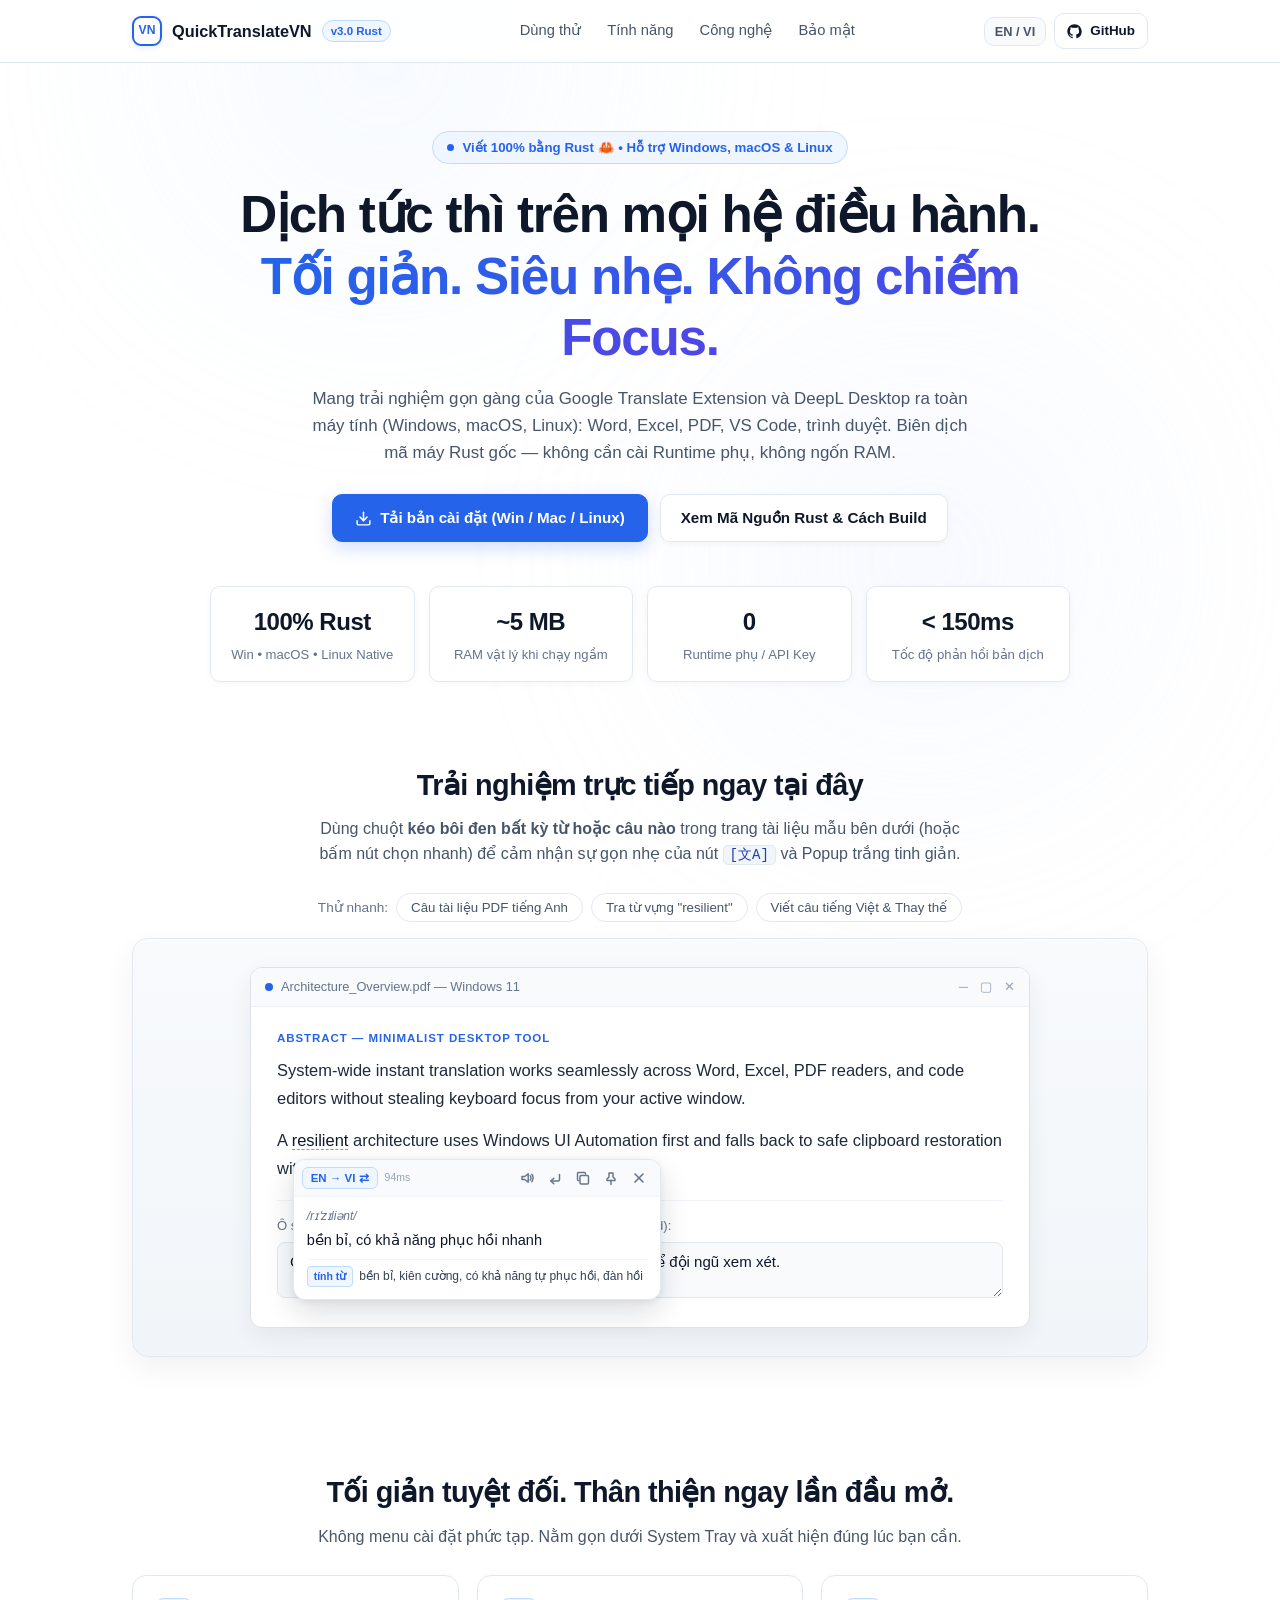
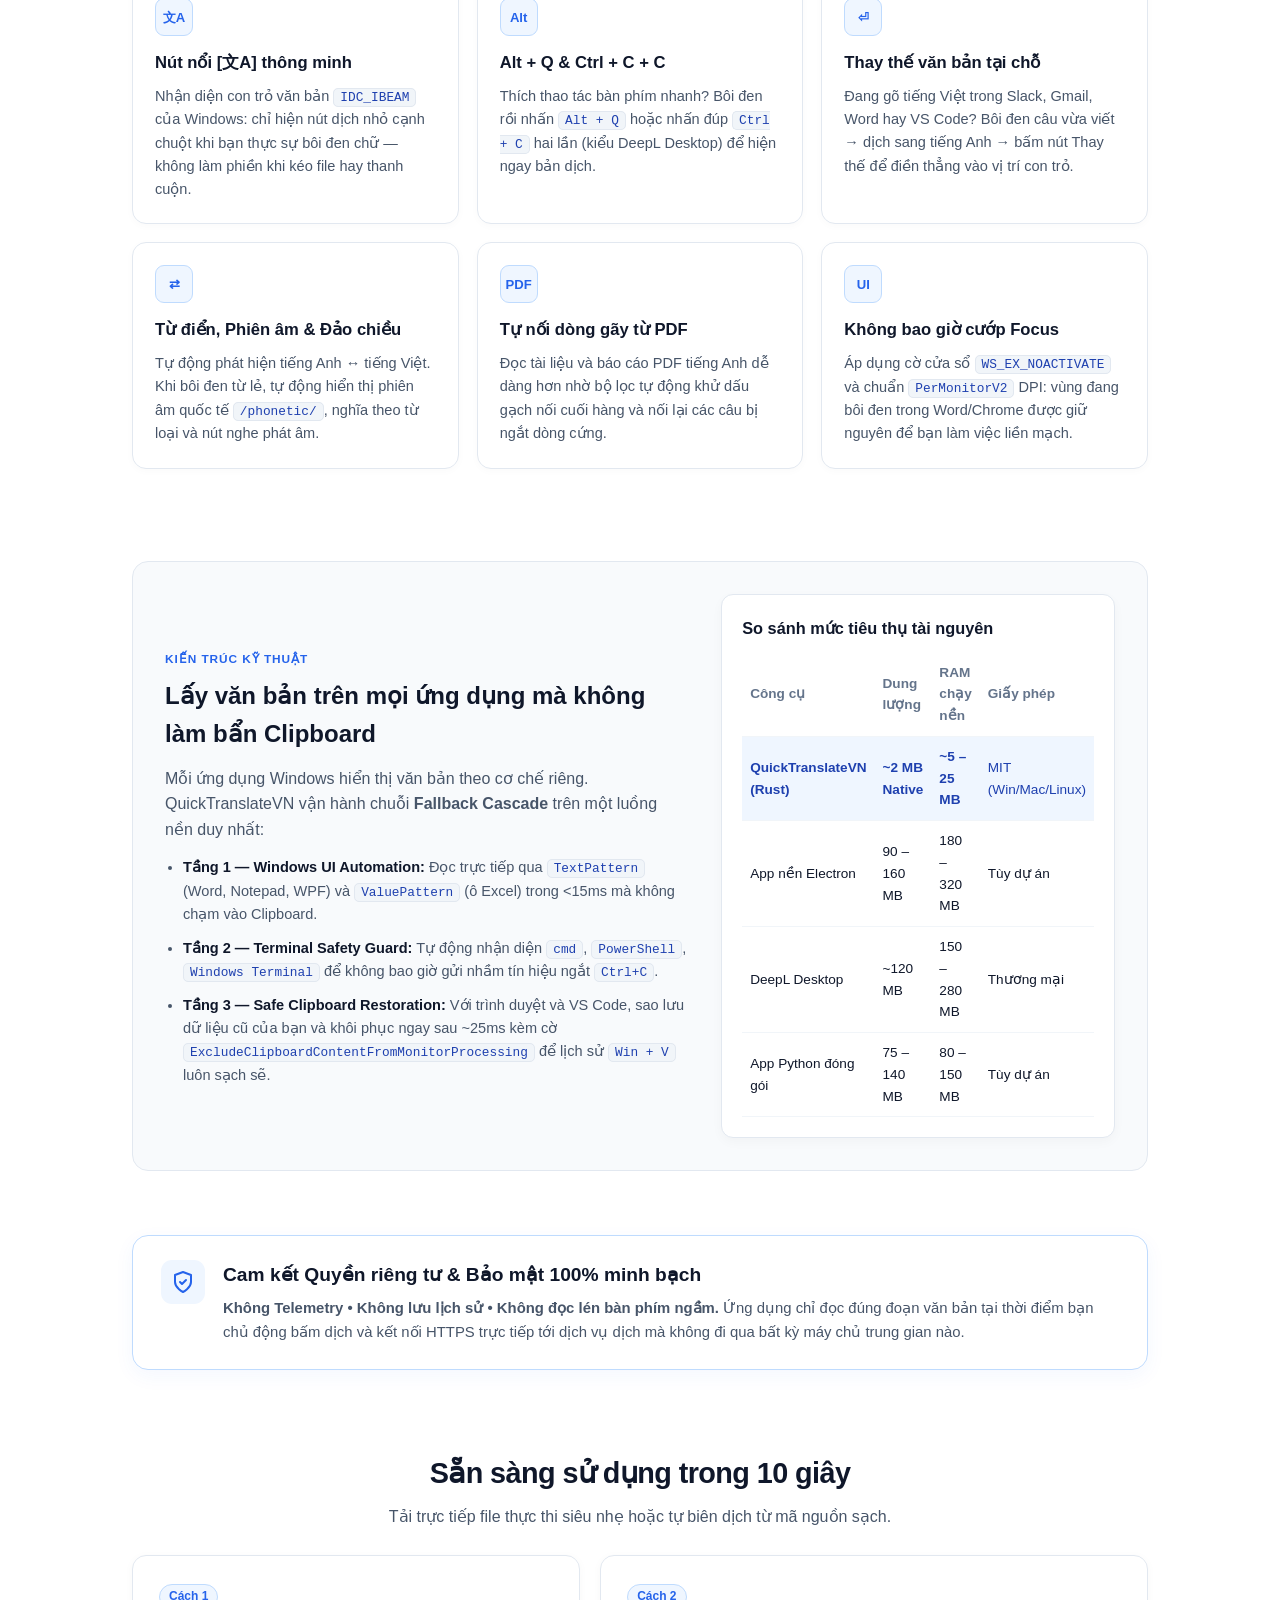
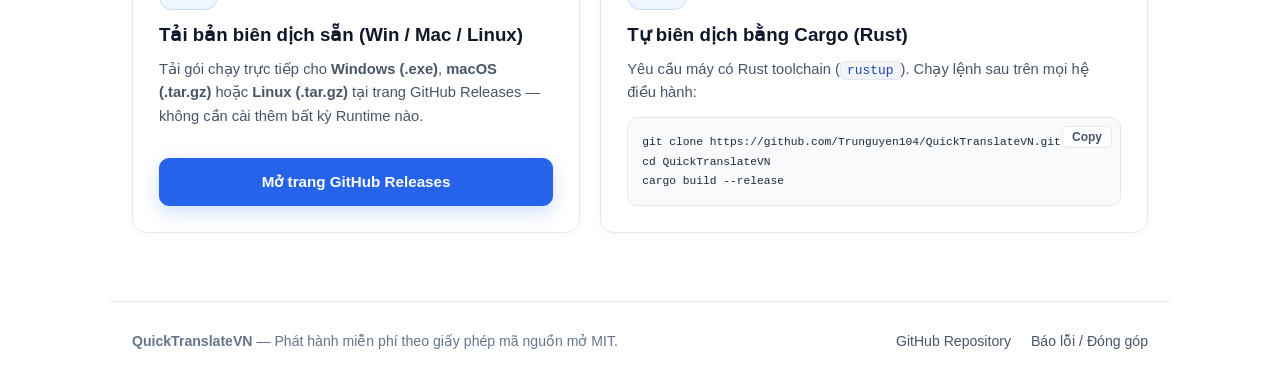
==== commit 1d771d22: "feat!: rewrite entire codebase in native Rust for cross-platform support (Windows, macOS, Linux)" ====
--- a/docs/index.html
+++ b/docs/index.html
@@ -3,10 +3,10 @@
 <head>
   <meta charset="UTF-8" />
   <meta name="viewport" content="width=device-width, initial-scale=1.0" />
-  <title>QuickTranslateVN — Dịch Nhanh Toàn Hệ Thống Siêu Nhẹ Cho Windows</title>
-  <meta name="description" content="Công cụ dịch văn bản đang chọn tức thì trên mọi ứng dụng Windows (Word, Excel, PDF, Chrome, VS Code). Siêu nhẹ ~230 KB, ~5 MB RAM, không chiếm focus, mã nguồn mở MIT." />
-  <meta property="og:title" content="QuickTranslateVN — System-wide Instant Translator for Windows" />
-  <meta property="og:description" content="Bôi đen văn bản ở bất kỳ ứng dụng Windows nào để dịch tức thì như Google Translate Extension & DeepL. Tối giản, siêu nhẹ, không ngốn RAM." />
+  <title>QuickTranslateVN — Dịch Nhanh Toàn Hệ Thống Siêu Nhẹ (Rust • Windows, macOS, Linux)</title>
+  <meta name="description" content="Công cụ dịch văn bản đang chọn tức thì viết bằng Rust cho Windows, macOS và Linux. Siêu nhẹ, ~5 MB RAM, không chiếm focus, mã nguồn mở MIT." />
+  <meta property="og:title" content="QuickTranslateVN — Cross-Platform Rust Instant Translator" />
+  <meta property="og:description" content="Bôi đen văn bản ở bất kỳ ứng dụng nào trên Windows, macOS và Linux để dịch tức thì như Google Translate Extension & DeepL." />
   <meta property="og:type" content="website" />
   <link rel="icon" type="image/svg+xml" href="data:image/svg+xml,%3Csvg xmlns='http://www.w3.org/2000/svg' viewBox='0 0 64 64'%3E%3Crect x='4' y='4' width='56' height='56' rx='16' fill='%23FFFFFF' stroke='%232563EB' stroke-width='4'/%3E%3Ctext x='50%25' y='54%25' dominant-baseline='middle' text-anchor='middle' fill='%232563EB' font-family='Segoe UI, sans-serif' font-weight='700' font-size='25'%3EVN%3C/text%3E%3C/svg%3E" />
   <link rel="stylesheet" href="./styles.css" />
@@ -22,7 +22,7 @@
       <a href="#" class="brand">
         <span class="brand-logo">VN</span>
         <span class="brand-name">QuickTranslateVN</span>
-        <span class="version-pill">v2.1</span>
+        <span class="version-pill">v3.0 Rust</span>
       </a>
 
       <nav class="nav-links">
@@ -49,33 +49,33 @@
     <section class="hero container">
       <div class="hero-badge">
         <span class="dot"></span>
-        <span data-i18n="hero_tag">Mã nguồn mở MIT • Dành cho Windows 10 &amp; 11</span>
+        <span data-i18n="hero_tag">Viết 100% bằng Rust 🦀 • Hỗ trợ Windows, macOS &amp; Linux</span>
       </div>
 
       <h1 class="hero-title" data-i18n="hero_title">
-        Dịch tức thì trên mọi ứng dụng Windows.<br />
+        Dịch tức thì trên mọi hệ điều hành.<br />
         <span class="gradient-text">Tối giản. Siêu nhẹ. Không chiếm Focus.</span>
       </h1>
 
       <p class="hero-subtitle" data-i18n="hero_desc">
-        Mang trải nghiệm gọn gàng của Google Translate Extension và DeepL Desktop ra toàn hệ điều hành: Word, Excel, PDF, VS Code, trình duyệt. Bôi đen là dịch — không cài đặt phức tạp, không ngốn RAM.
+        Mang trải nghiệm gọn gàng của Google Translate Extension và DeepL Desktop ra toàn máy tính (Windows, macOS, Linux): Word, Excel, PDF, VS Code, trình duyệt. Biên dịch mã máy Rust gốc — không cần cài Runtime phụ, không ngốn RAM.
       </p>
 
       <div class="hero-cta">
         <a id="downloadBtn" href="#install" class="btn-primary">
           <svg width="17" height="17" viewBox="0 0 24 24" fill="none" stroke="currentColor" stroke-width="2.1" stroke-linecap="round" stroke-linejoin="round"><path d="M21 15v4a2 2 0 0 1-2 2H5a2 2 0 0 1-2-2v-4"/><polyline points="7 10 12 15 17 10"/><line x1="12" y1="15" x2="12" y2="3"/></svg>
-          <span data-i18n="cta_download">Tải xuống cho Windows (.exe)</span>
+          <span data-i18n="cta_download">Tải bản cài đặt (Win / Mac / Linux)</span>
         </a>
         <a id="heroGithubBtn" href="#install" class="btn-secondary">
-          <span data-i18n="cta_source">Xem Mã Nguồn &amp; Cách Build</span>
+          <span data-i18n="cta_source">Xem Mã Nguồn Rust &amp; Cách Build</span>
         </a>
       </div>
 
       <!-- Metrics Strip -->
       <div class="stats-grid">
         <div class="stat-card">
-          <div class="stat-value">~230 KB</div>
-          <div class="stat-label" data-i18n="stat_size">Kích thước file .exe</div>
+          <div class="stat-value">100% Rust</div>
+          <div class="stat-label" data-i18n="stat_size">Win • macOS • Linux Native</div>
         </div>
         <div class="stat-card">
           <div class="stat-value">~5 MB</div>
@@ -83,7 +83,7 @@
         </div>
         <div class="stat-card">
           <div class="stat-value">0</div>
-          <div class="stat-label" data-i18n="stat_deps">Thư viện ngoài / API Key</div>
+          <div class="stat-label" data-i18n="stat_deps">Runtime phụ / API Key</div>
         </div>
         <div class="stat-card">
           <div class="stat-value">&lt; 150ms</div>
@@ -272,10 +272,10 @@
               </thead>
               <tbody>
                 <tr class="highlight-row">
-                  <td><strong>QuickTranslateVN</strong></td>
-                  <td><strong>~230 KB</strong></td>
+                  <td><strong>QuickTranslateVN (Rust)</strong></td>
+                  <td><strong>~2 MB Native</strong></td>
                   <td><strong>~5 – 25 MB</strong></td>
-                  <td>MIT (0 NuGet)</td>
+                  <td>MIT (Win/Mac/Linux)</td>
                 </tr>
                 <tr>
                   <td>App nền Electron</td>
@@ -328,9 +328,9 @@
         <div class="install-card">
           <div>
             <div class="step-num">Cách 1</div>
-            <h3 data-i18n="inst_c1_title">Tải bản chạy ngay (.exe)</h3>
+            <h3 data-i18n="inst_c1_title">Tải bản biên dịch sẵn (Win / Mac / Linux)</h3>
             <p data-i18n="inst_c1_desc">
-              Tải file <code>QuickTranslateVN.exe</code> (~230 KB) từ mục GitHub Releases và mở lên. Biểu tượng <strong>VN</strong> nền trắng viền xanh sẽ nằm gọn ở góc phải thanh Taskbar.
+              Tải gói chạy trực tiếp cho <strong>Windows (.exe)</strong>, <strong>macOS (.tar.gz)</strong> hoặc <strong>Linux (.tar.gz)</strong> tại trang GitHub Releases — không cần cài thêm bất kỳ Runtime nào.
             </p>
           </div>
           <a id="releaseCardBtn" href="https://github.com" target="_blank" rel="noopener" class="btn-primary btn-full">
@@ -341,15 +341,14 @@
         <div class="install-card">
           <div>
             <div class="step-num">Cách 2</div>
-            <h3 data-i18n="inst_c2_title">Tự biên dịch từ mã nguồn</h3>
-            <p data-i18n="inst_c2_desc">Yêu cầu máy có .NET 8 SDK. Sao chép và chạy lệnh PowerShell sau:</p>
+            <h3 data-i18n="inst_c2_title">Tự biên dịch bằng Cargo (Rust)</h3>
+            <p data-i18n="inst_c2_desc">Yêu cầu máy có Rust toolchain (<code>rustup</code>). Chạy lệnh sau trên mọi hệ điều hành:</p>
           </div>
           <div class="code-block">
             <button id="copyCmdBtn" type="button" class="copy-code-btn">Copy</button>
             <pre><code id="buildCmdText">git clone https://github.com/YOUR_USERNAME/QuickTranslateVN.git
 cd QuickTranslateVN
-dotnet publish -c Release -r win-x64 --self-contained false -p:PublishSingleFile=true -o ./dist
-.\dist\QuickTranslateVN.exe</code></pre>
+cargo build --release</code></pre>
           </div>
         </div>
       </div>
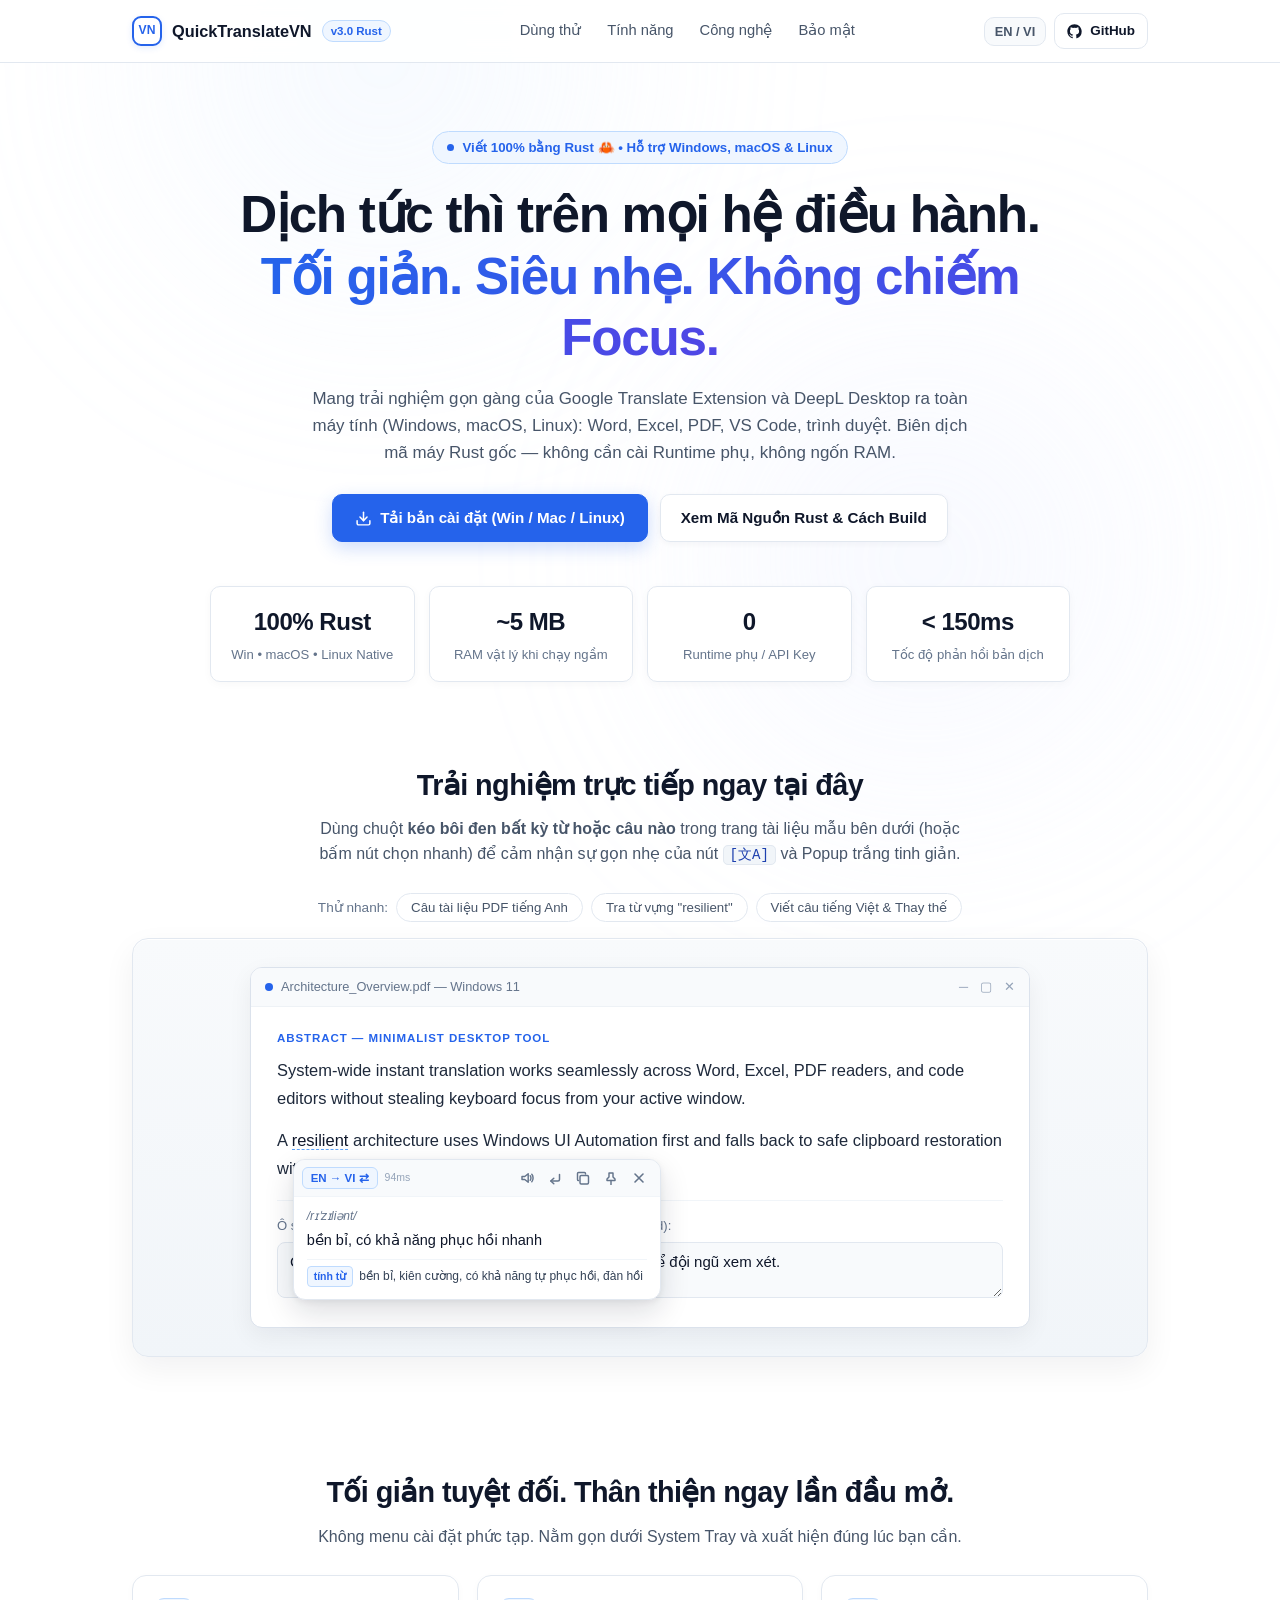
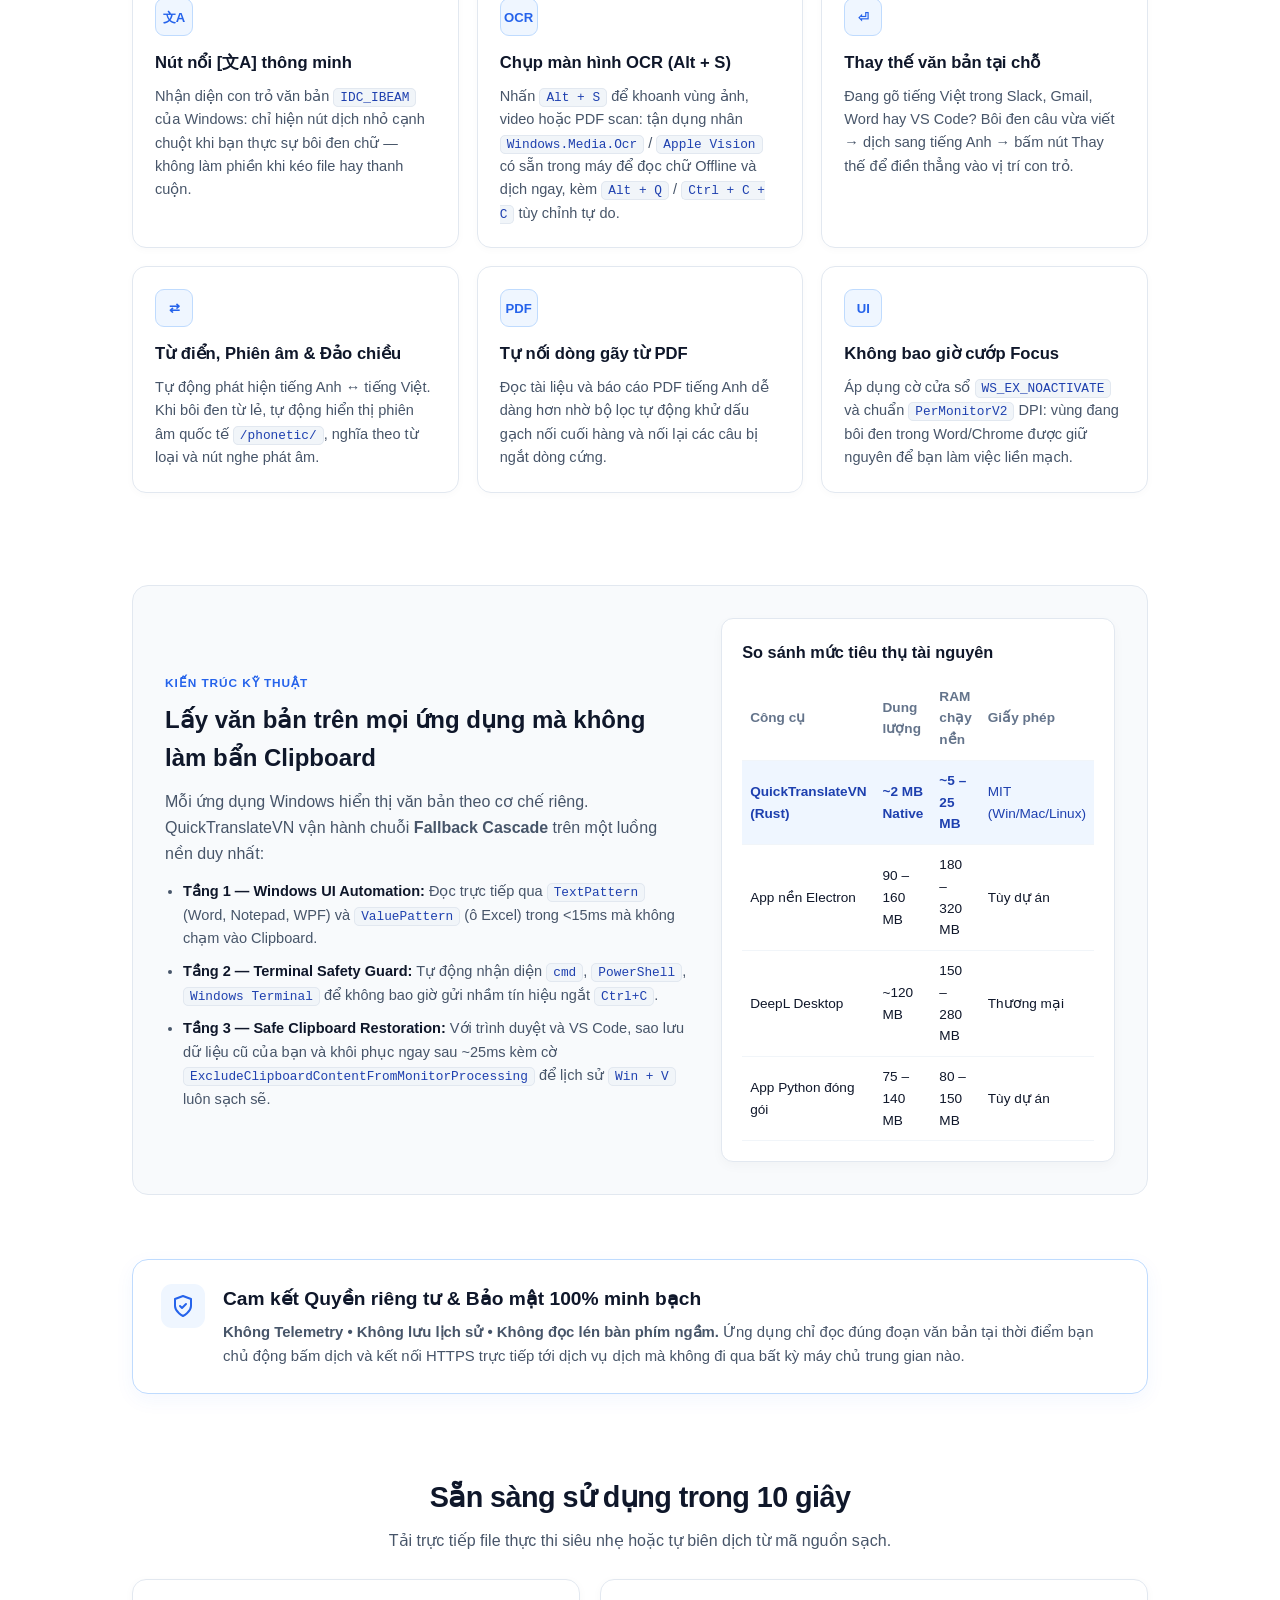
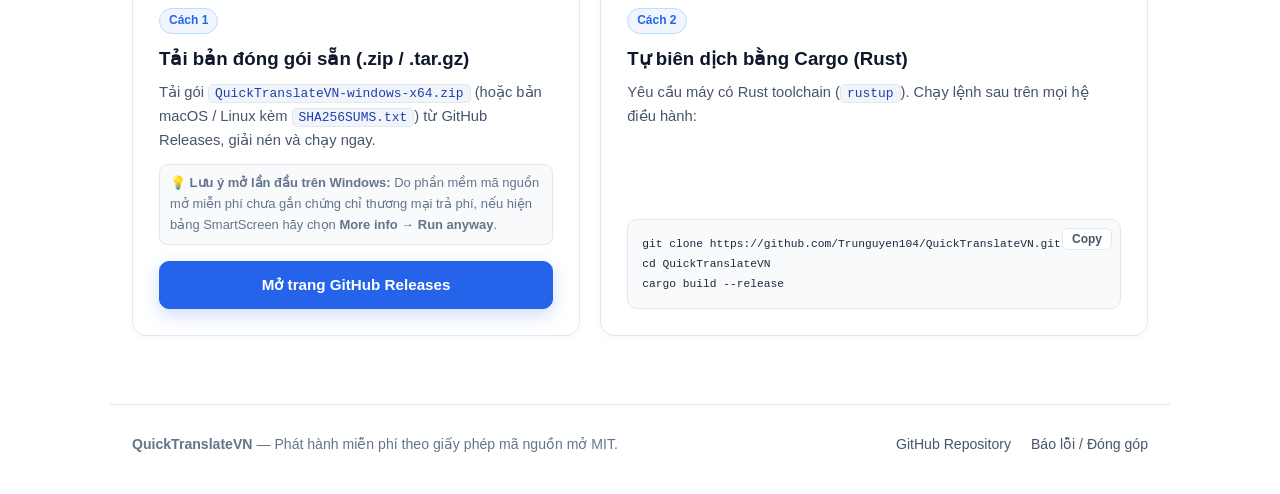
==== commit 81902c47: "feat: add Alt+S screen OCR shortcut, custom hotkey recorder, and Level 1 Win32 metadata/ZIP+SHA256 p" ====
--- a/docs/index.html
+++ b/docs/index.html
@@ -201,10 +201,10 @@
         </article>
 
         <article class="feature-card">
-          <div class="card-icon">Alt</div>
-          <h3 data-i18n="f2_title">Alt + Q &amp; Ctrl + C + C</h3>
+          <div class="card-icon">OCR</div>
+          <h3 data-i18n="f2_title">Chụp màn hình OCR (Alt + S)</h3>
           <p data-i18n="f2_desc">
-            Thích thao tác bàn phím nhanh? Bôi đen rồi nhấn <code>Alt + Q</code> hoặc nhấn đúp <code>Ctrl + C</code> hai lần (kiểu DeepL Desktop) để hiện ngay bản dịch.
+            Nhấn <code>Alt + S</code> để khoanh vùng ảnh, video hoặc PDF scan: tận dụng nhân <code>Windows.Media.Ocr</code> / <code>Apple Vision</code> có sẵn trong máy để đọc chữ Offline và dịch ngay, kèm <code>Alt + Q</code> / <code>Ctrl + C + C</code> tùy chỉnh tự do.
           </p>
         </article>
 
@@ -328,9 +328,12 @@
         <div class="install-card">
           <div>
             <div class="step-num">Cách 1</div>
-            <h3 data-i18n="inst_c1_title">Tải bản biên dịch sẵn (Win / Mac / Linux)</h3>
+            <h3 data-i18n="inst_c1_title">Tải bản đóng gói sẵn (.zip / .tar.gz)</h3>
             <p data-i18n="inst_c1_desc">
-              Tải gói chạy trực tiếp cho <strong>Windows (.exe)</strong>, <strong>macOS (.tar.gz)</strong> hoặc <strong>Linux (.tar.gz)</strong> tại trang GitHub Releases — không cần cài thêm bất kỳ Runtime nào.
+              Tải gói <code>QuickTranslateVN-windows-x64.zip</code> (hoặc bản macOS / Linux kèm <code>SHA256SUMS.txt</code>) từ GitHub Releases, giải nén và chạy ngay.
+            </p>
+            <p style="font-size:0.81rem; color:#64748b; background:#f8fafc; border:1px solid #e2e8f0; border-radius:8px; padding:8px 10px; margin:0;" data-i18n="inst_smartscreen_note">
+              💡 <strong>Lưu ý mở lần đầu trên Windows:</strong> Do phần mềm mã nguồn mở miễn phí chưa gắn chứng chỉ thương mại trả phí, nếu hiện bảng SmartScreen hãy chọn <strong>More info</strong> → <strong>Run anyway</strong>.
             </p>
           </div>
           <a id="releaseCardBtn" href="https://github.com" target="_blank" rel="noopener" class="btn-primary btn-full">
